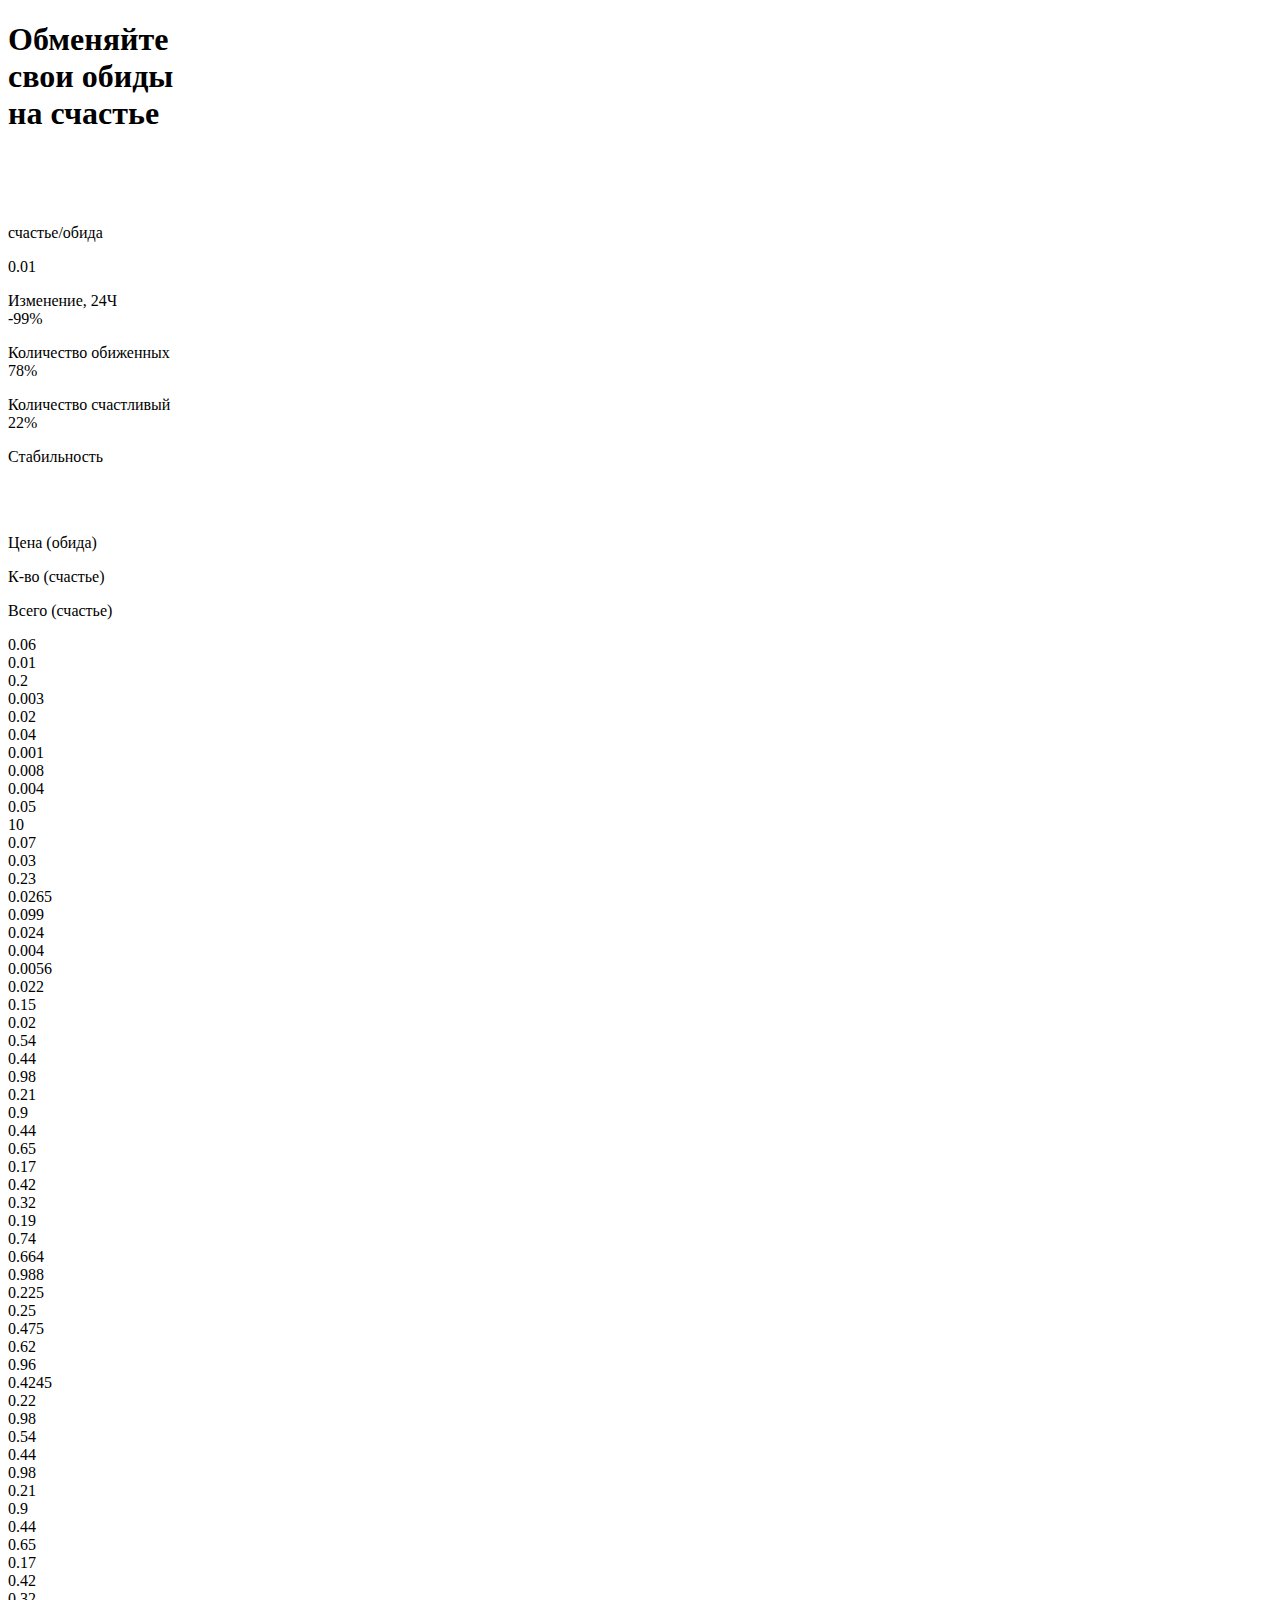
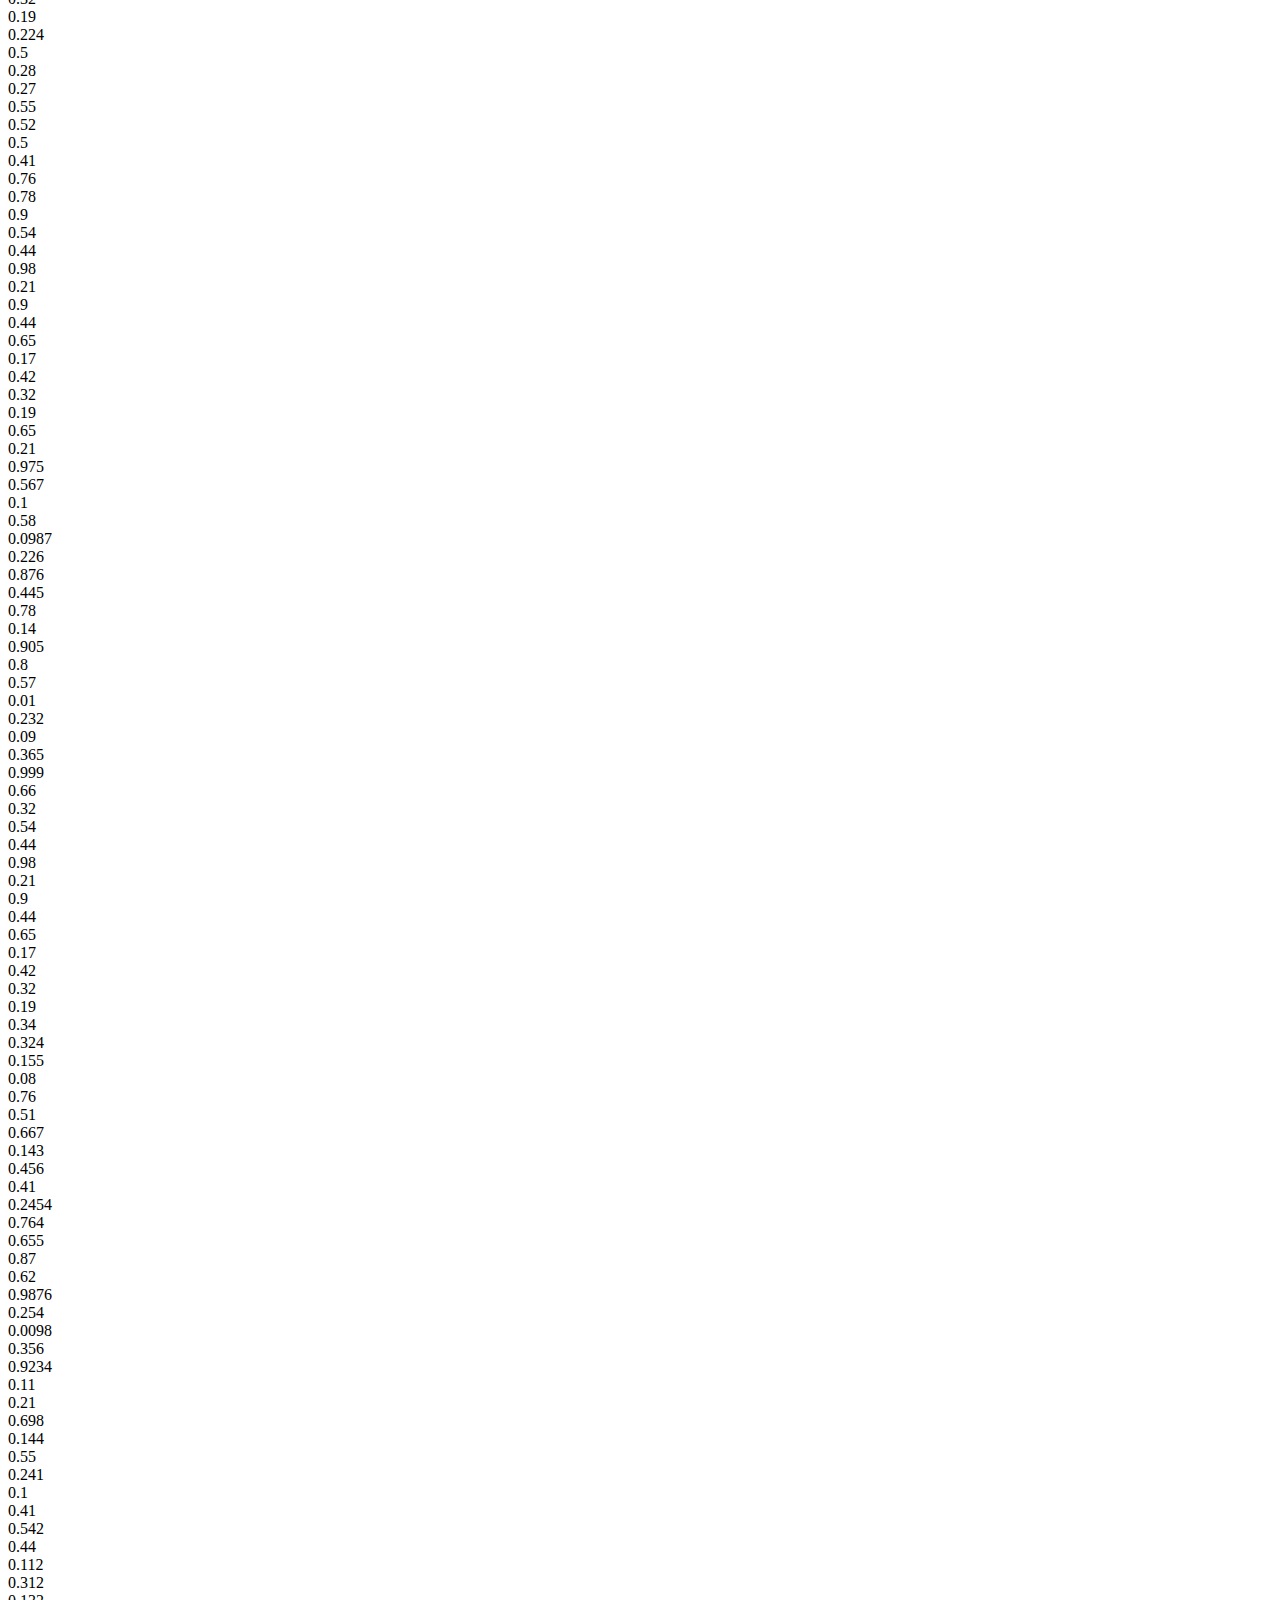
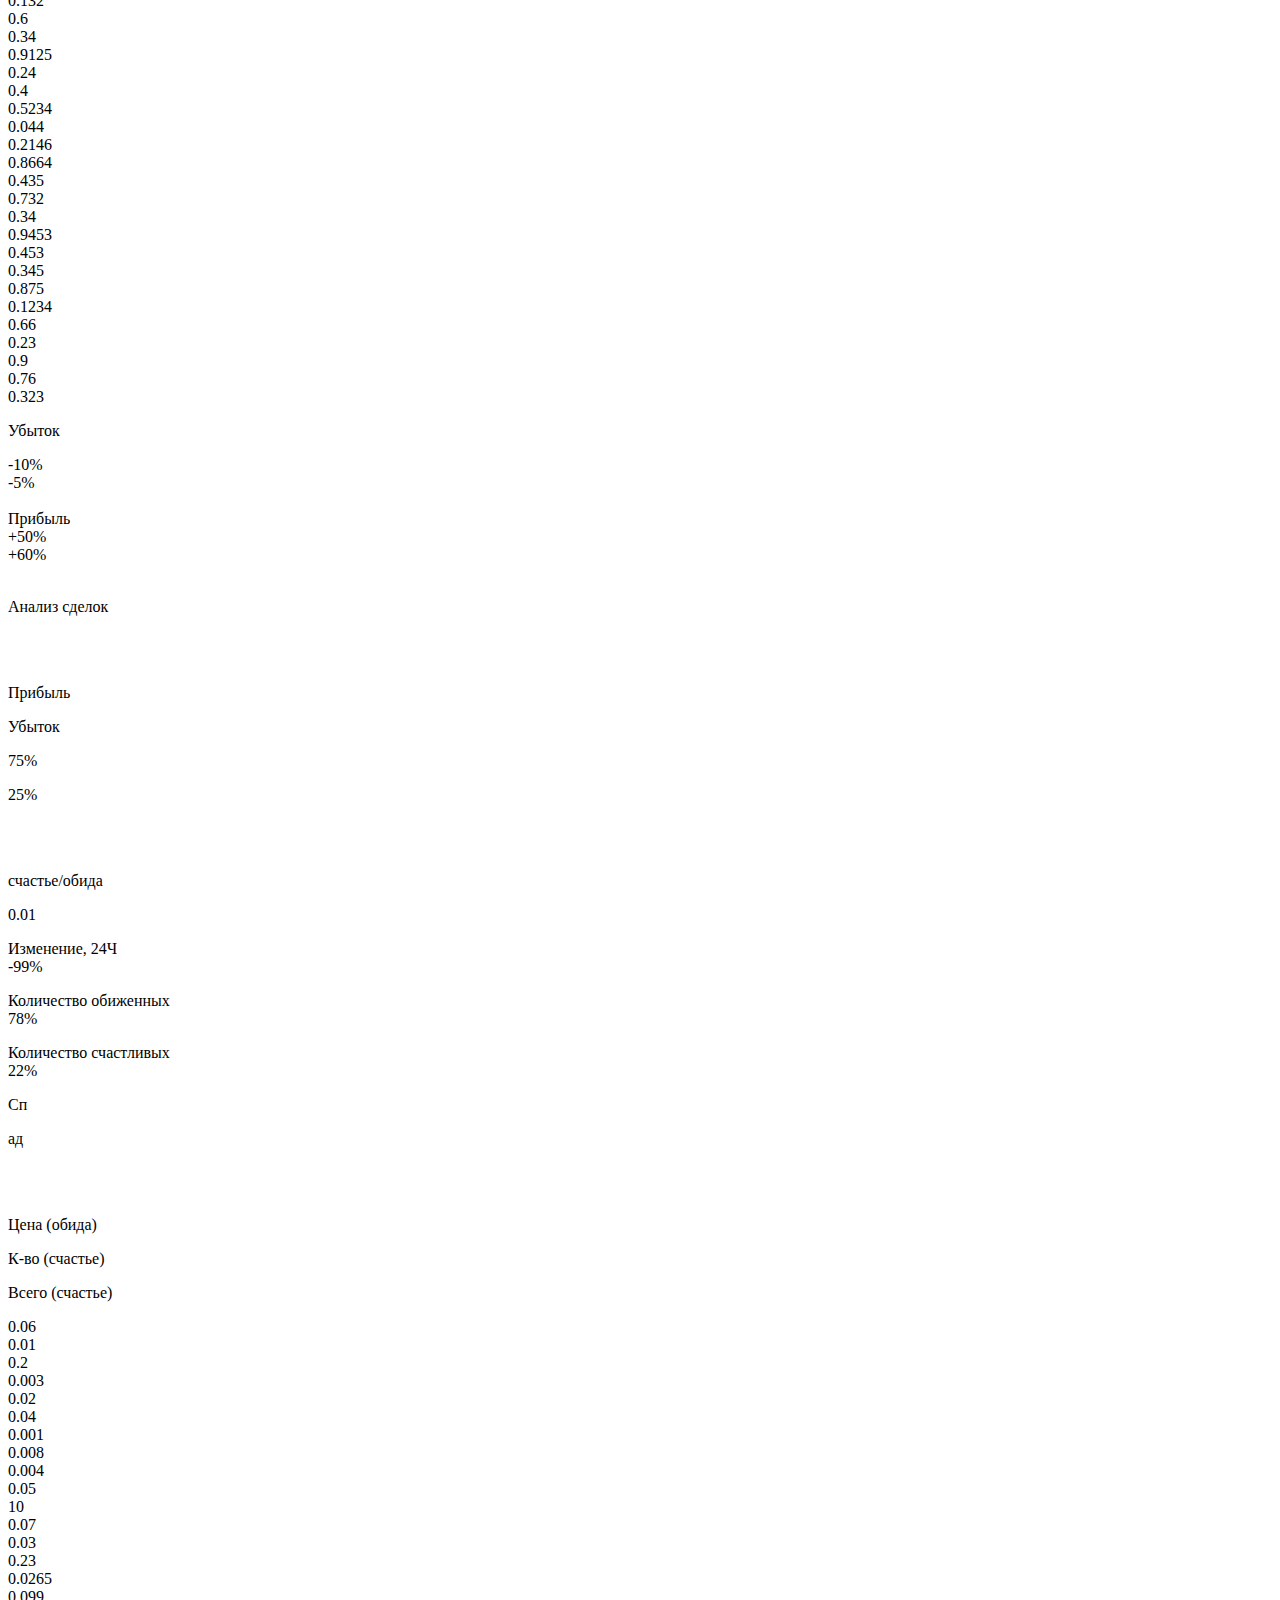
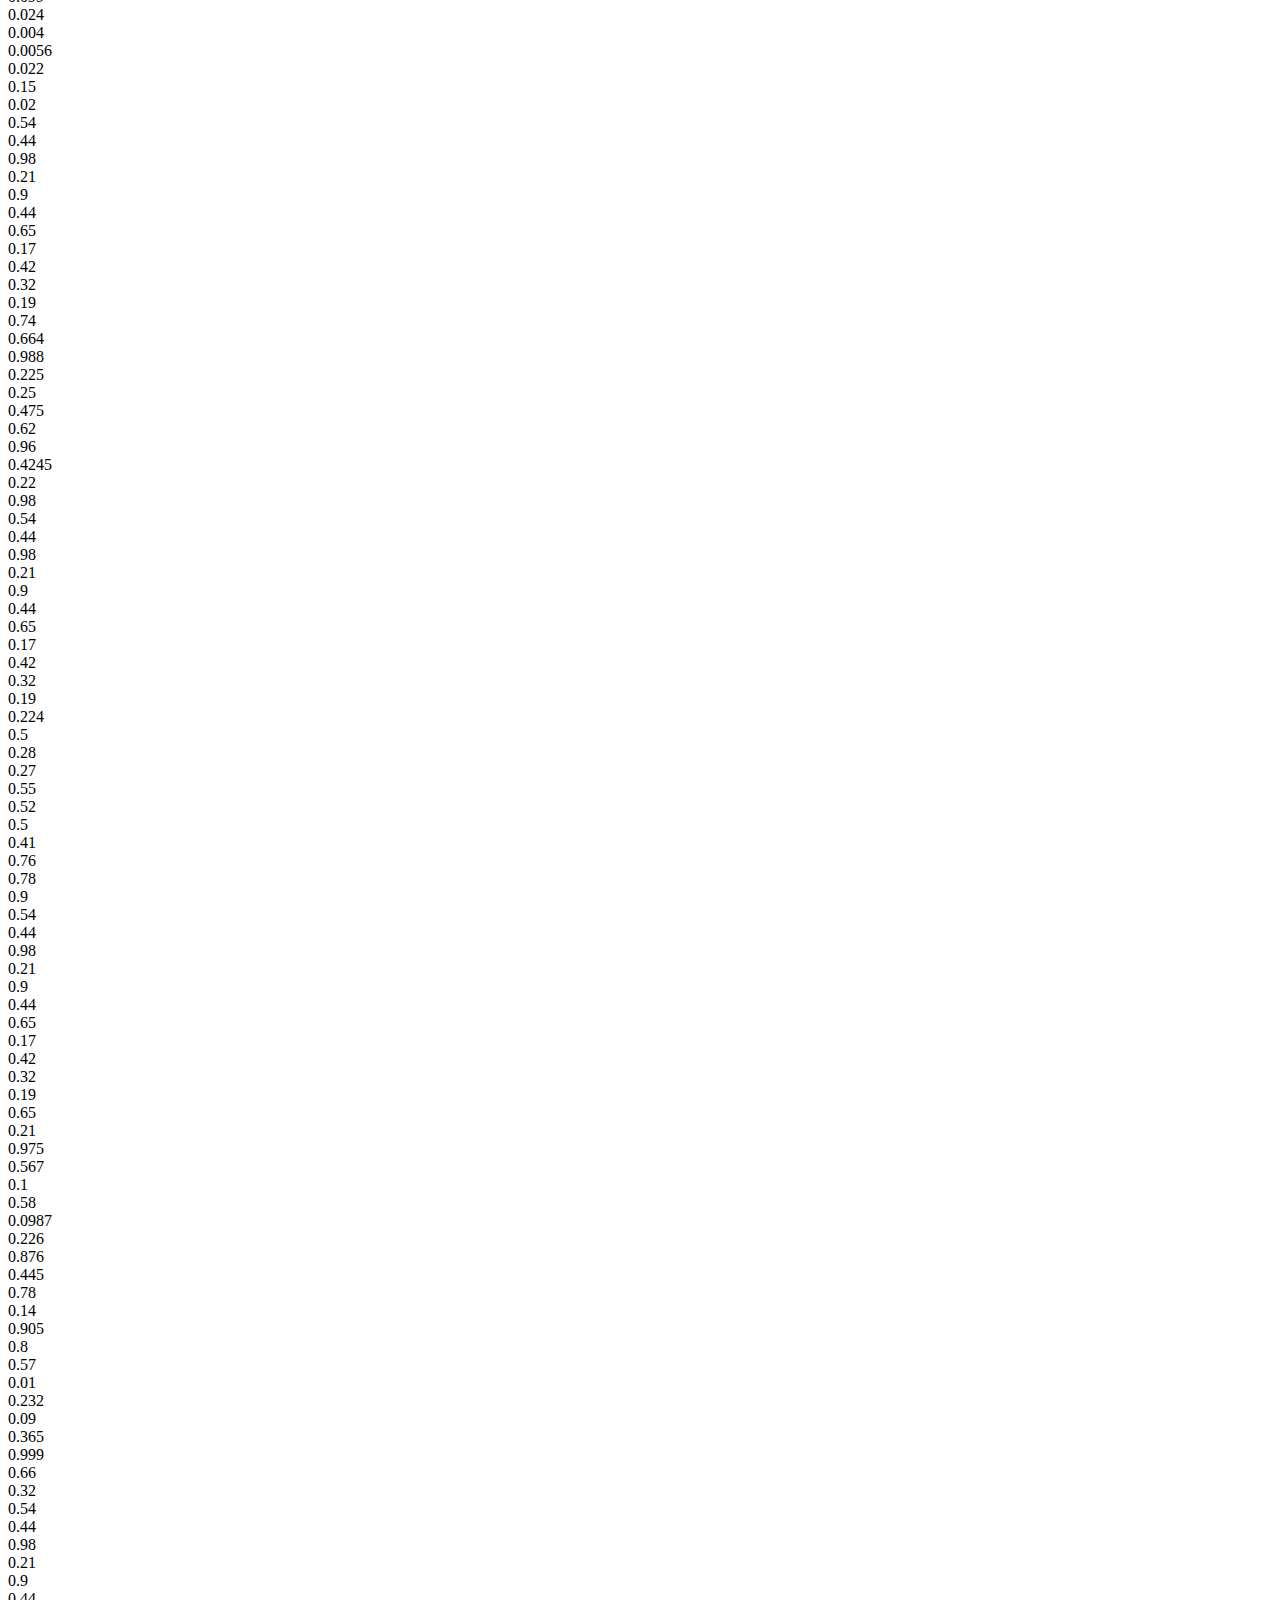
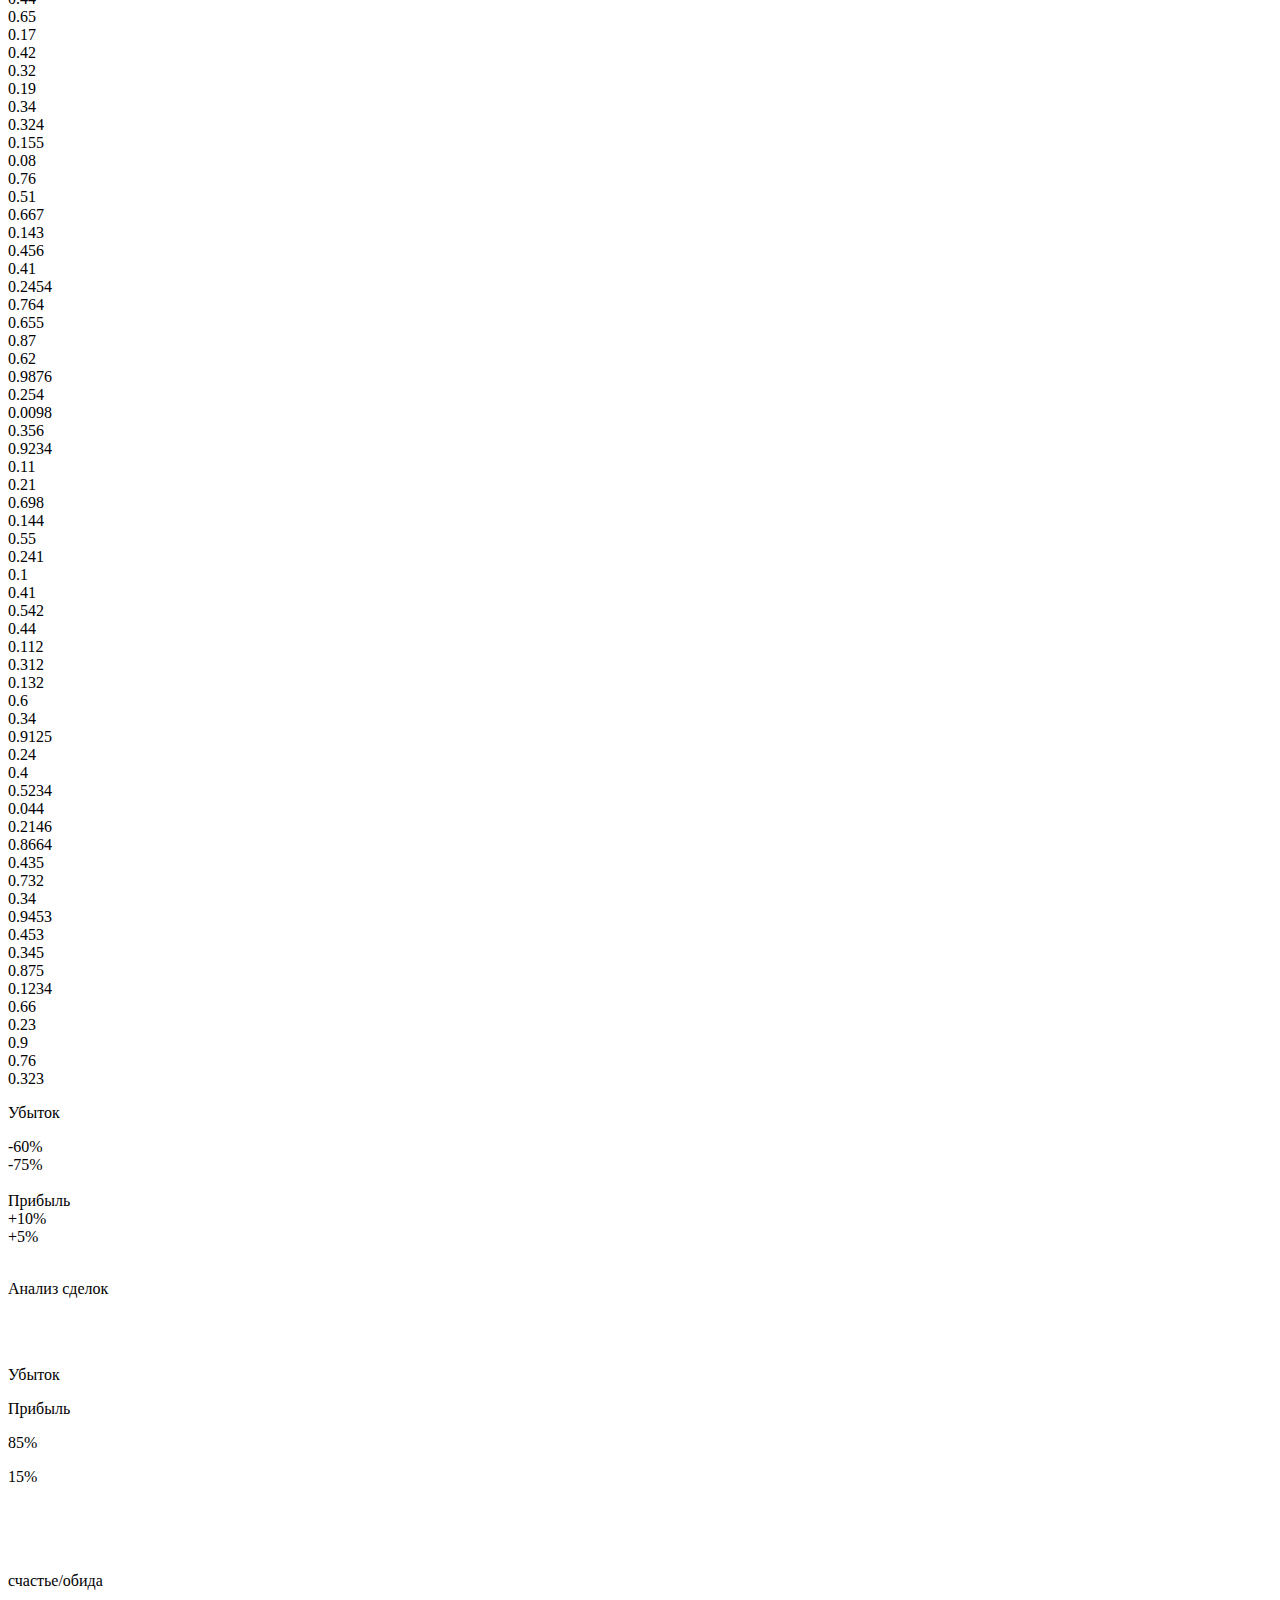
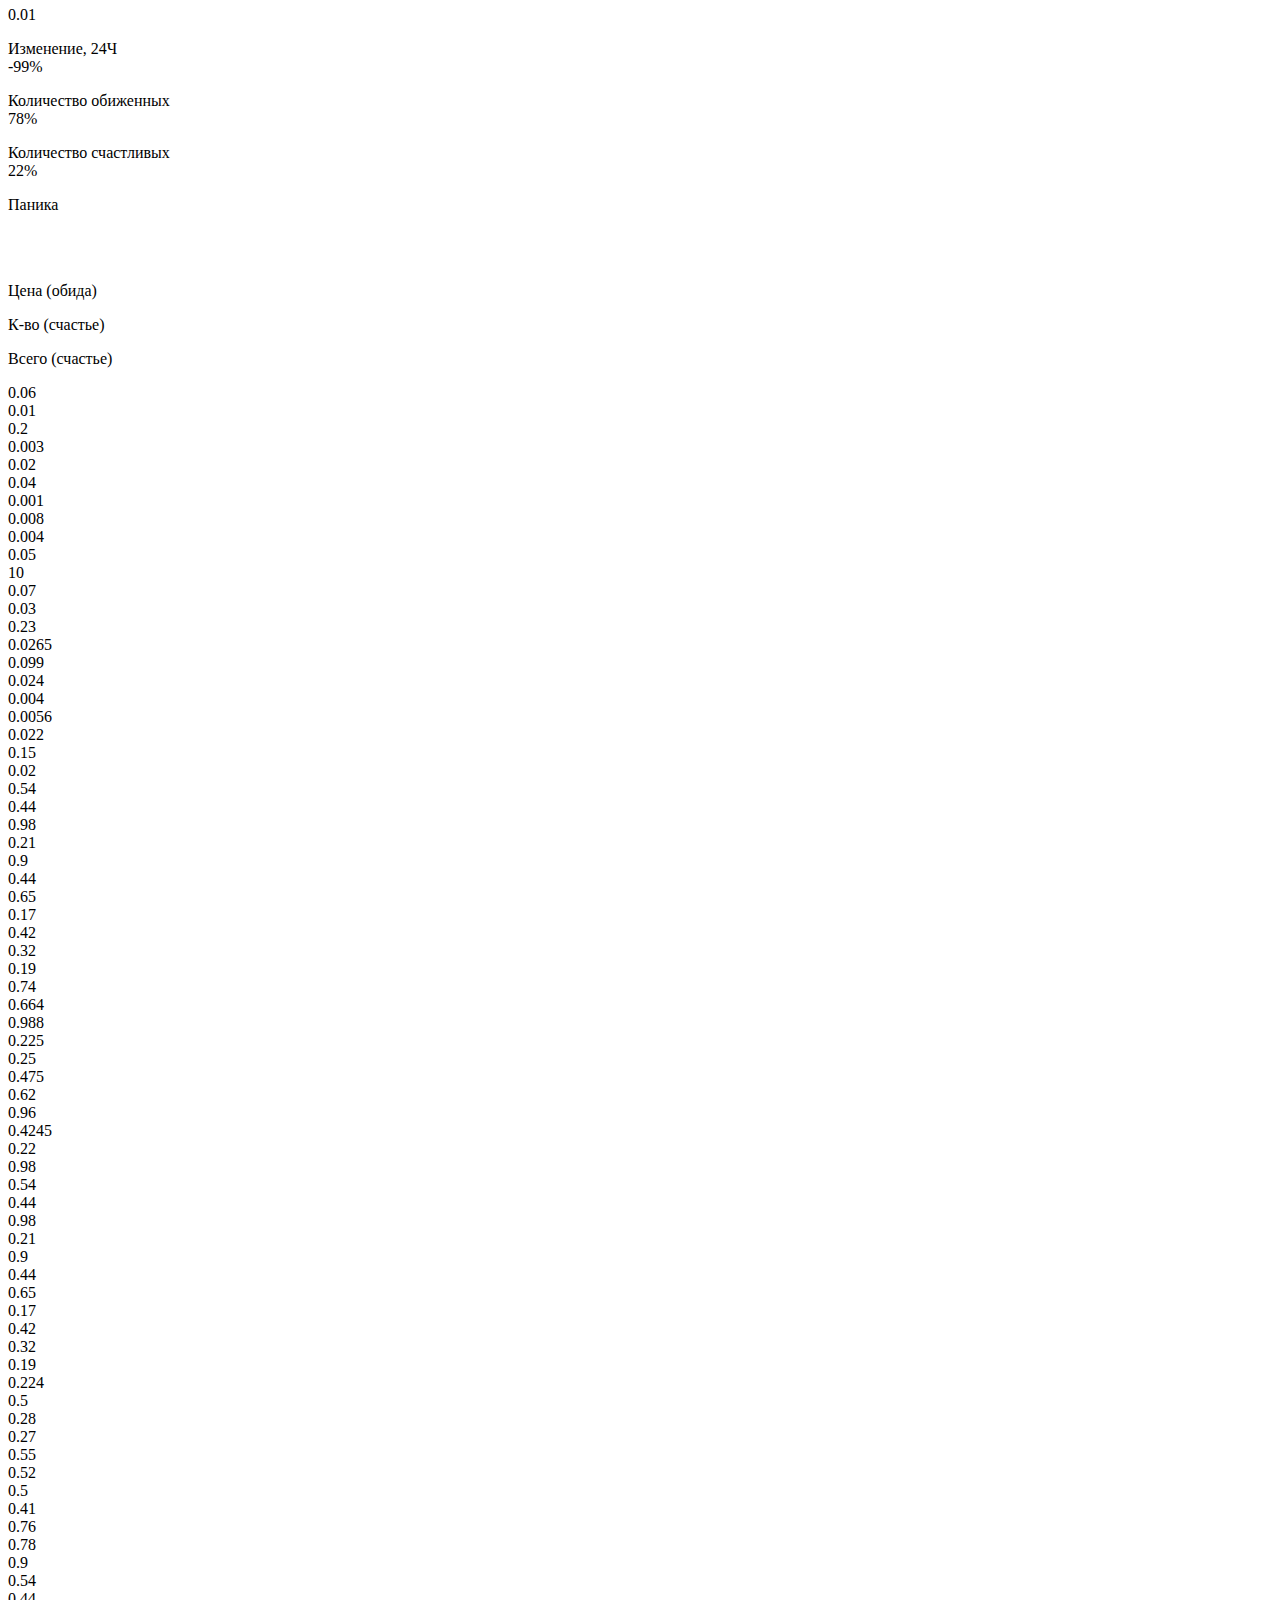
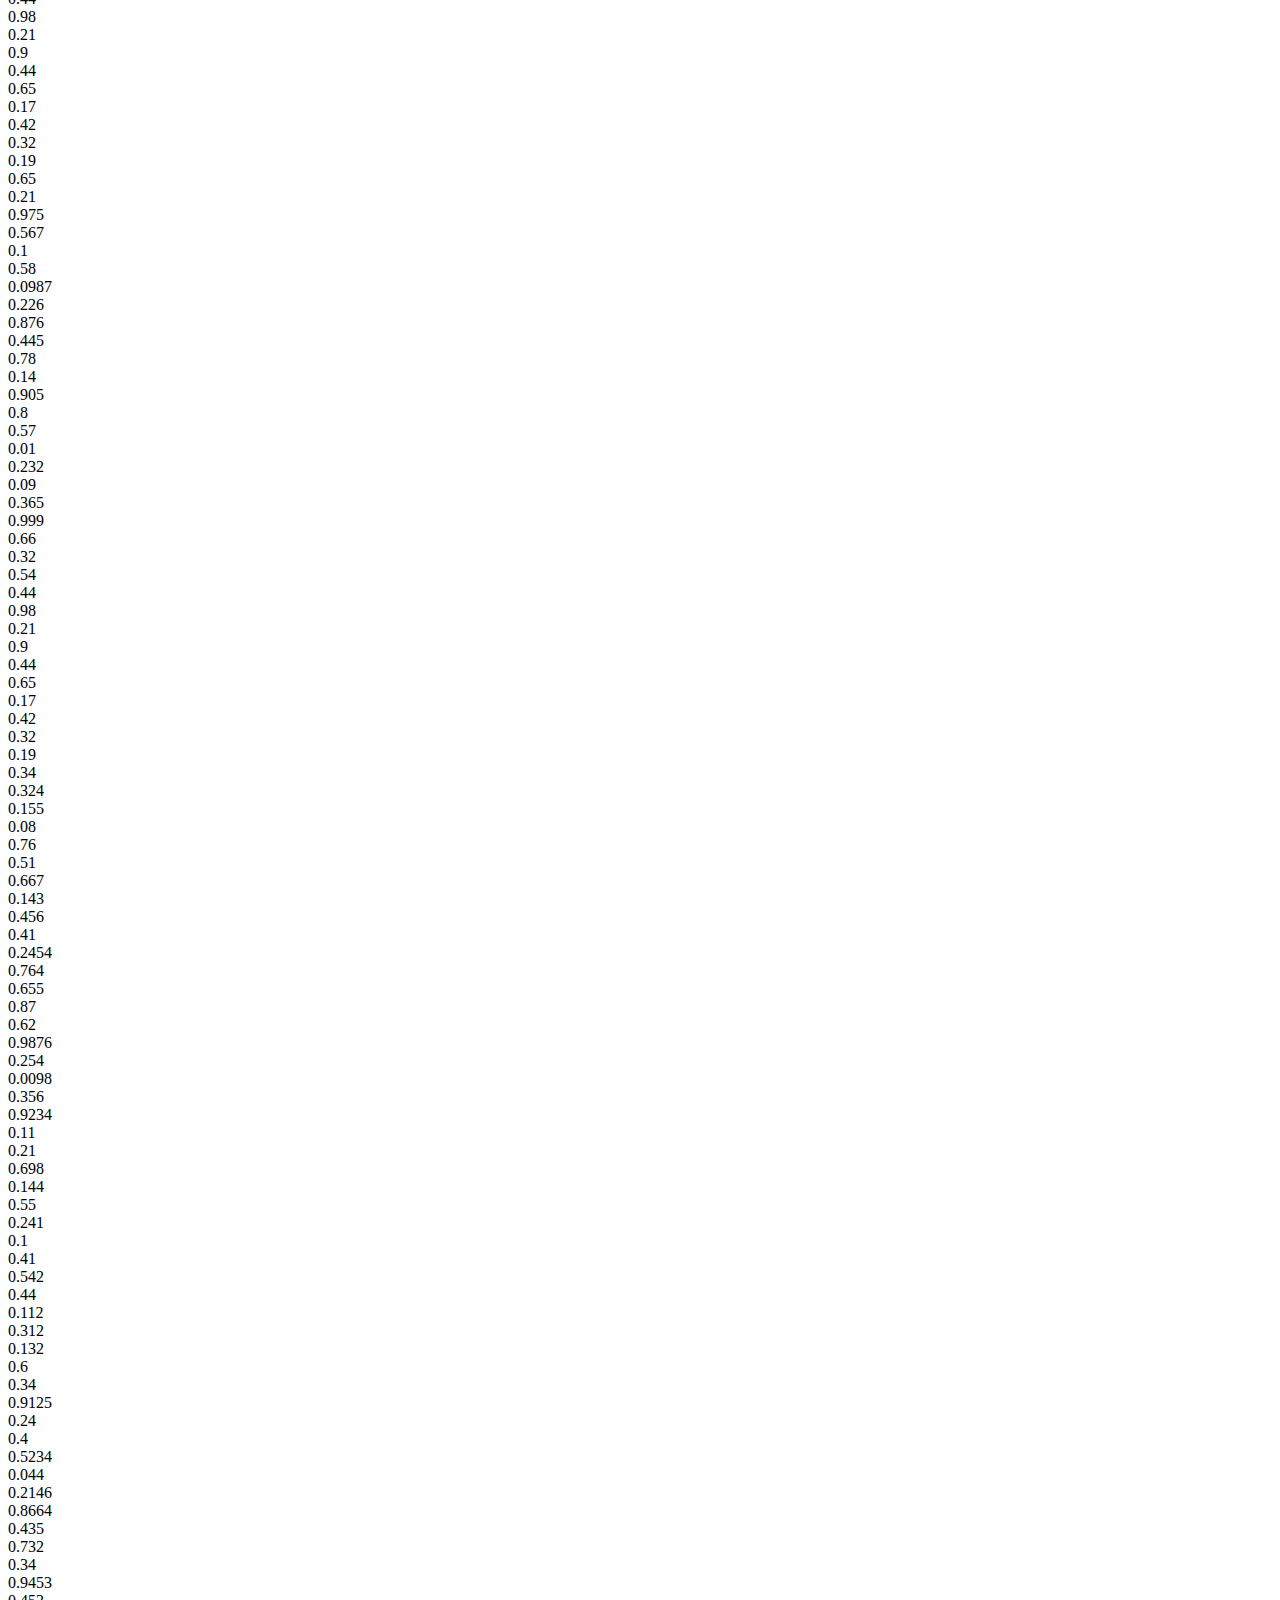
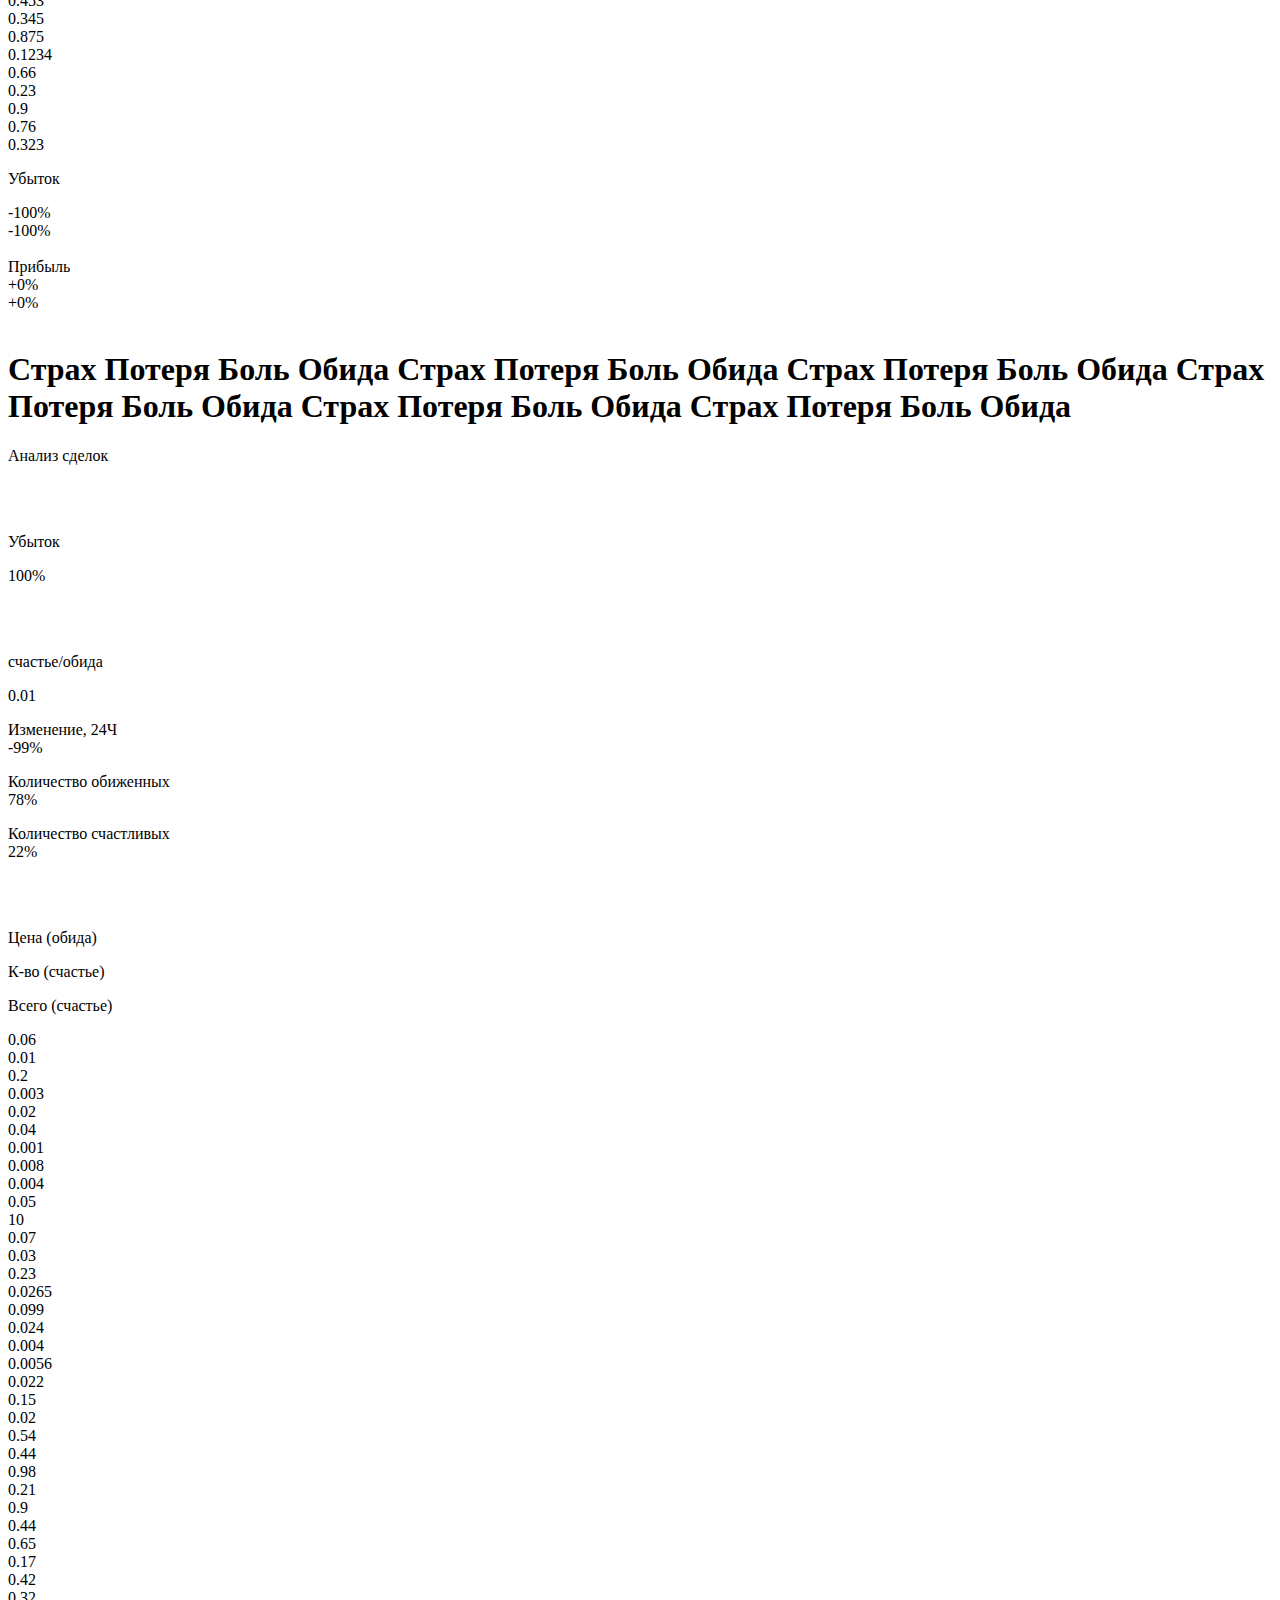
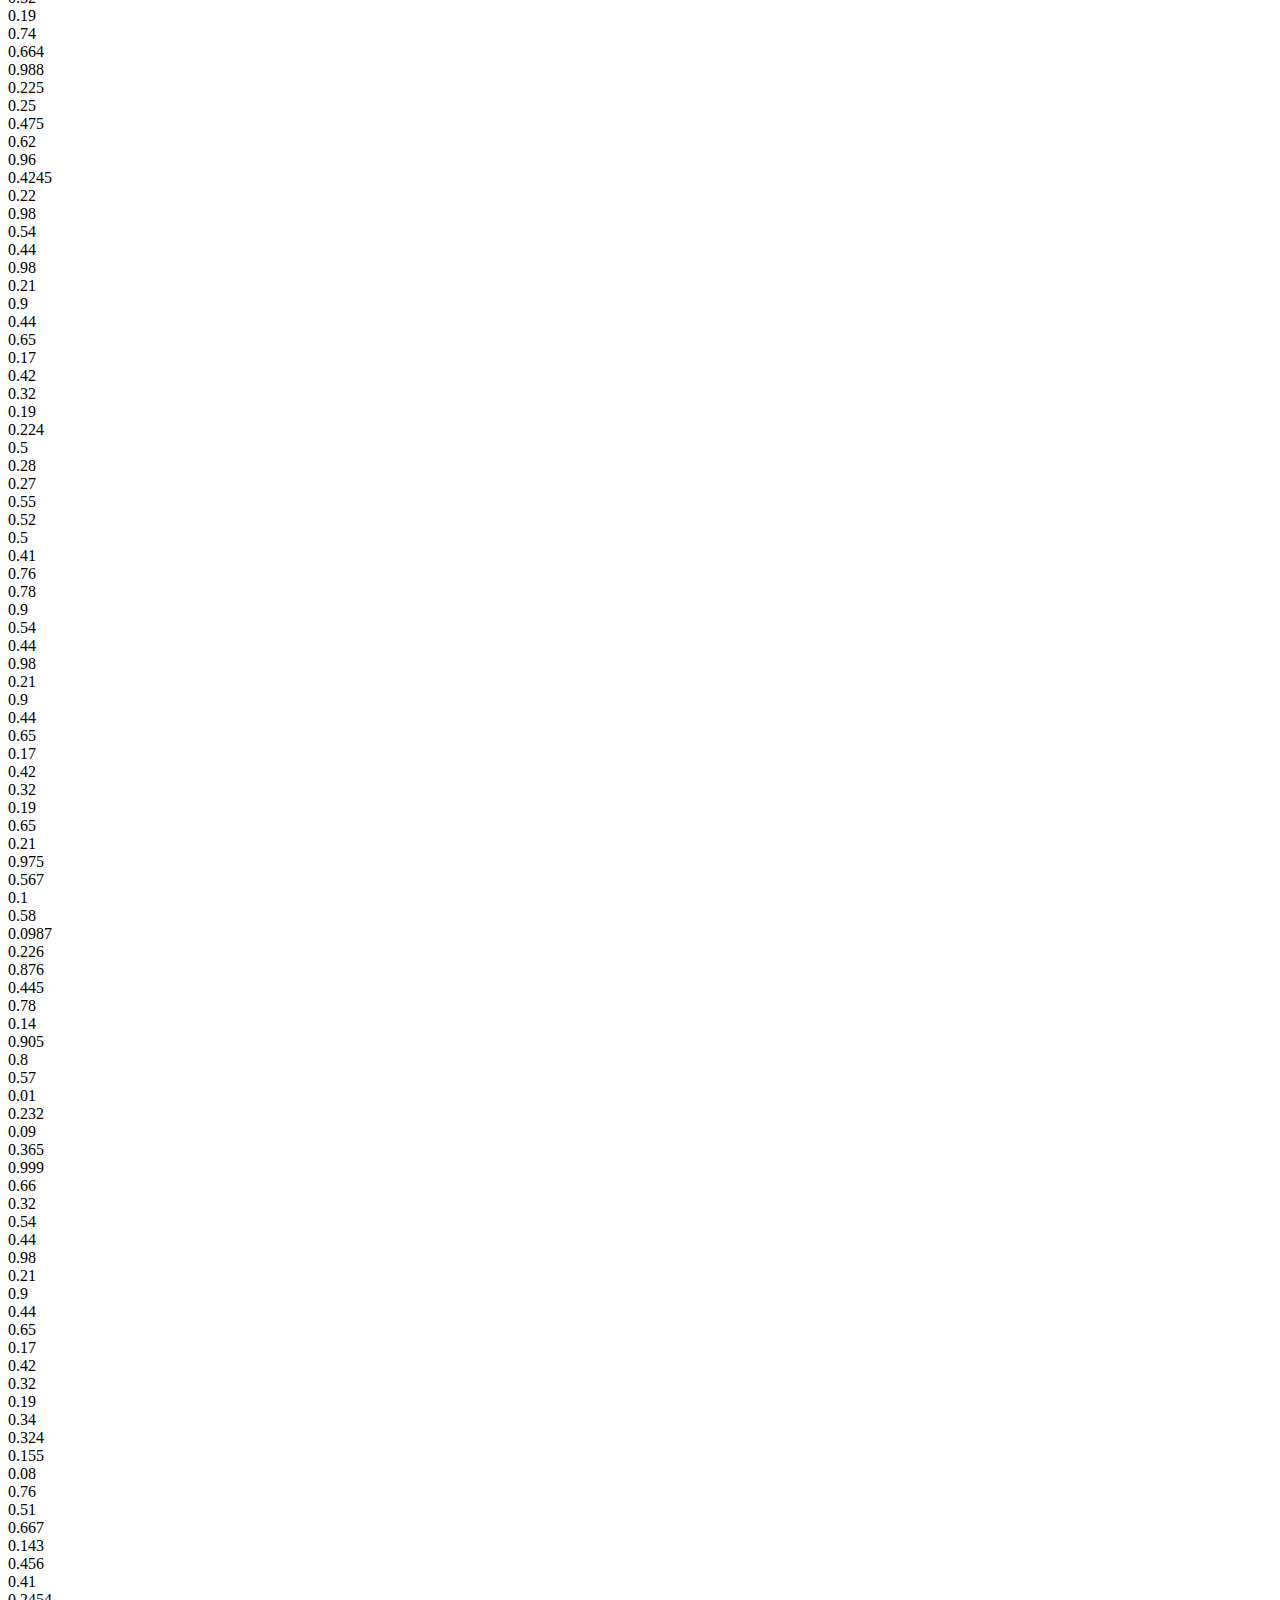
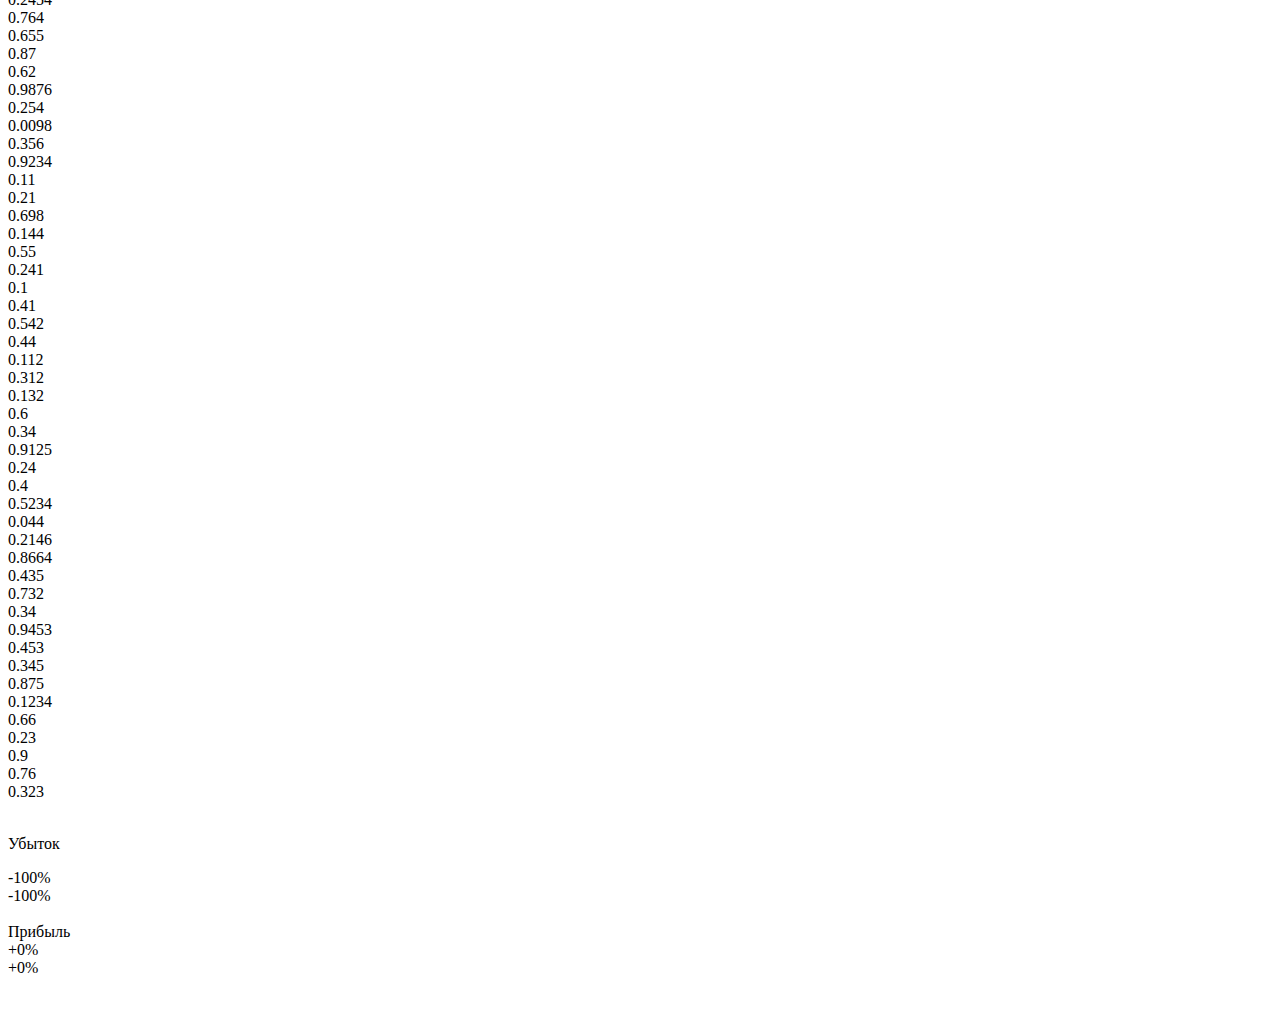
==== index.html @ d11617c7 "Add files via upload" ====
<!DOCTYPE html>
<html lang="ru" dir="ltr">
  <head>
    <meta charset="utf-8">
    <meta name="viewport" content="width=device-width">
    <meta property="og:type" content="article">
    <meta property="og:url" content="{ссылка}">
    <meta property="og:title" content="название">
    <meta property="og:description" content="текст">
    <meta property="og:image" content="{картинка}">
    <title>Шаблон</title>
      <link href="./stylesheets/style.css" rel="stylesheet" type="text/css"/>
      <script src="javascripts/jquery-3.6.0.js" charset="utf-8"></script>
      <script src="javascripts/java-script.js" charset="utf-8"></script>
  </head>
  <body>
    <section>
    <div class="fb">
    <h1>Обменяйте <br>свои обиды <br>на счастье</h1>
    <img class="smile1" src="./image/1smile.svg" alt="">
    </div>
    <div class="rectblue">
    </div>
    <div class="all">
      <div class="strelka">
        <img src="./image/arrows.svg" alt="">
      </div>
      <div class="secsmile">
        <img src="./image/2smile.svg" alt="">
      </div>
      <div class="currency">
        <p class="fircur">счастье/обида</p>
      </div>
      <div class="firprice">
        <p class="price1">0.01</p>
      </div>
      <div class="changeprice">
        <p class="chan1">Изменение, 24Ч<br>-99%</p>
      </div>
      <div class="changeprice">
        <p class="chan1">Количество обиженных <br>78%</p>
      </div>
      <div class="changeprice">
        <p class="chan1">Количество счастливый <br>22%</p>
      </div>
    </div>
    <div class="description">
      <p class="textdescr">Стабильность</p>
    </div>
    <div class="graphh">
  <div class="graph-image"></div>
</div>
  <div class="grid">

  <img src="./image/backgrid.svg" alt="">
  </div>
  <img class="lineunder"src="./image/lineunder.svg" alt="">

    <div class="stakans">
      <div class="stakanblue">

        <div class="textforstakan">
          <p>Цена (обида)</p>
          <p>К-во (счастье)</p>
          <p>Всего (счастье)</p>
        </div>
        <div class="an1">
        <div class="priceforstakan">
          <div class="numbers">
            <div>0.06</div>
            <div>0.01</div>
            <div>0.2</div>
            <div>0.003</div>
            <div>0.02</div>
            <div>0.04</div>
            <div>0.001</div>
            <div>0.008</div>
            <div>0.004</div>
            <div>0.05</div>
            <div>10</div>
          </div>
        </div>
        <div class="priceforstakan">
          <div class="numbers">
            <div>0.07</div>
            <div>0.03</div>
            <div>0.23</div>
            <div>0.0265</div>
            <div>0.099</div>
            <div>0.024</div>
            <div>0.004</div>
            <div>0.0056</div>
            <div>0.022</div>
            <div>0.15</div>
            <div>0.02</div>
          </div>
        </div>

        <div class="priceforstakan">
          <div class="numbers">
            <div>0.54</div>
            <div>0.44</div>
            <div>0.98</div>
            <div>0.21</div>
            <div>0.9</div>
            <div>0.44</div>
            <div>0.65</div>
            <div>0.17</div>
            <div>0.42</div>
            <div>0.32</div>
            <div>0.19</div>
          </div>
        </div>
        </div>
        <div class="an1">
        <div class="priceforstakan">
          <div class="numbers">
            <div>0.74</div>
            <div>0.664</div>
            <div>0.988</div>
            <div>0.225</div>
            <div>0.25</div>
            <div>0.475</div>
            <div>0.62</div>
            <div>0.96</div>
            <div>0.4245</div>
            <div>0.22</div>
            <div>0.98</div>
          </div>
        </div>
        <div class="priceforstakan">
          <div class="numbers">
            <div>0.54</div>
            <div>0.44</div>
            <div>0.98</div>
            <div>0.21</div>
            <div>0.9</div>
            <div>0.44</div>
            <div>0.65</div>
            <div>0.17</div>
            <div>0.42</div>
            <div>0.32</div>
            <div>0.19</div>
          </div>
        </div>
        <div class="priceforstakan">
          <div class="numbers">
            <div>0.224</div>
            <div>0.5</div>
            <div>0.28</div>
            <div>0.27</div>
            <div>0.55</div>
            <div>0.52</div>
            <div>0.5</div>
            <div>0.41</div>
            <div>0.76</div>
            <div>0.78</div>
            <div>0.9</div>
          </div>
        </div>
      </div>
      <div class="an1">
      <div class="priceforstakan">
        <div class="numbers">
          <div>0.54</div>
          <div>0.44</div>
          <div>0.98</div>
          <div>0.21</div>
          <div>0.9</div>
          <div>0.44</div>
          <div>0.65</div>
          <div>0.17</div>
          <div>0.42</div>
          <div>0.32</div>
          <div>0.19</div>
        </div>
      </div>
      <div class="priceforstakan">
        <div class="numbers">
          <div>0.65</div>
          <div>0.21</div>
          <div>0.975</div>
          <div>0.567</div>
          <div>0.1</div>
          <div>0.58</div>
          <div>0.0987</div>
          <div>0.226</div>
          <div>0.876</div>
          <div>0.445</div>
          <div>0.78</div>
        </div>
      </div>
      <div class="priceforstakan">
        <div class="numbers">
          <div>0.14</div>
          <div>0.905</div>
          <div>0.8</div>
          <div>0.57</div>
          <div>0.01</div>
          <div>0.232</div>
          <div>0.09</div>
          <div>0.365</div>
          <div>0.999</div>
          <div>0.66</div>
          <div>0.32</div>
        </div>
      </div>
    </div>
    <div class="an1">
    <div class="priceforstakan">
      <div class="numbers">
        <div>0.54</div>
        <div>0.44</div>
        <div>0.98</div>
        <div>0.21</div>
        <div>0.9</div>
        <div>0.44</div>
        <div>0.65</div>
        <div>0.17</div>
        <div>0.42</div>
        <div>0.32</div>
        <div>0.19</div>
      </div>
    </div>
    <div class="priceforstakan">
      <div class="numbers">
        <div>0.34</div>
        <div>0.324</div>
        <div>0.155</div>
        <div>0.08</div>
        <div>0.76</div>
        <div>0.51</div>
        <div>0.667</div>
        <div>0.143</div>
        <div>0.456</div>
        <div>0.41</div>
        <div>0.2454</div>
      </div>
    </div>
    <div class="priceforstakan">
      <div class="numbers">
        <div>0.764</div>
        <div>0.655</div>
        <div>0.87</div>
        <div>0.62</div>
        <div>0.9876</div>
        <div>0.254</div>
        <div>0.0098</div>
        <div>0.356</div>
        <div>0.9234</div>
        <div>0.11</div>
        <div>0.21</div>
      </div>
    </div>
  </div>
  <div class="an1">
  <div class="priceforstakan">
    <div class="numbers">
      <div>0.698</div>
      <div>0.144</div>
      <div>0.55</div>
      <div>0.241</div>
      <div>0.1</div>
      <div>0.41</div>
      <div>0.542</div>
      <div>0.44</div>
      <div>0.112</div>
      <div>0.312</div>
      <div>0.132</div>
    </div>
  </div>
  <div class="priceforstakan">
    <div class="numbers">
      <div>0.6</div>
      <div>0.34</div>
      <div>0.9125</div>
      <div>0.24</div>
      <div>0.4</div>
      <div>0.5234</div>
      <div>0.044</div>
      <div>0.2146</div>
      <div>0.8664</div>
      <div>0.435</div>
      <div>0.732</div>
    </div>
  </div>
  <div class="priceforstakan">
    <div class="numbers">
      <div>0.34</div>
      <div>0.9453</div>
      <div>0.453</div>
      <div>0.345</div>
      <div>0.875</div>
      <div>0.1234</div>
      <div>0.66</div>
      <div>0.23</div>
      <div>0.9</div>
      <div>0.76</div>
      <div>0.323</div>
    </div>
  </div>
  </div>
</div>
  <div class="stakanki">

    <div class="stakanbluemini">
      <p class="stm">Убыток</p>
      <div class="line">
      </div>
      <div class="stm">-10%</div>
      <div class="stm">-5%</div>
      <div class="stm">
        <img src="./image/Arrow 1.svg" alt="">
      </div>
      </div>
    <div class="stakangreenmini">
      <div class="stm">Прибыль</div>
      <div class="line"></div>
      <div class="stm">+50%</div>
      <div class="stm">+60%</div>
      <div class="stm">
        <img src="./image/Arrow 2.svg" alt="">
      </div>
      </div>
      </div>
    </div>
    <div class="fl">
    <div class="lightgrey">
    </div>
    <div class="lightgrey">
    </div>
    </div>
    <div class="forline">
      <div class="linew">
      </div>
    </div>
    </section>
    <section>
      <div class="backgrid2">
        <div class="description">
          <p class="analize">Анализ сделок</p>
        </div>
        <img src="./image/backgrid2.svg" alt="">
      </div>
      <div class="graphic">
        <div class="bluecolumn1"></div>
        <div class="bluecolumn2"></div>
        <div class="bluecolumn3"></div>
        <div class="greencolumn1"></div>
        <div class="greencolumn2"></div>
        <div class="bluecolumn4"></div>
        <div class="bluecolumn5"></div>
        <div class="diagramma">
          <img src="./image/diagram1.svg" alt="">
          <p class="textdiagram">Прибыль</p>
          <p class="textdiagram1">Убыток</p>
          <div class="percentage">
            <p class="seven">75%</p>
            <p class="twent">25%</p>
          </div>
        </div>
        </div>
    </section>
    <section>
      <div class="secall">
        <div class="rectblue">
        </div>
      <div class="all">
        <div class="strelka">
          <img src="./image/arrows.svg" alt="">
        </div>
        <div class="secsmile">
          <img src="./image/2smile.svg" alt="">
        </div>
        <div class="currency">
          <p class="fircur">счастье/обида</p>
        </div>
        <div class="firprice">
          <p class="price1">0.01</p>
        </div>
        <div class="changeprice">
          <p class="chan1">Изменение, 24Ч<br>-99%</p>
        </div>
        <div class="changeprice">
          <p class="chan1">Количество обиженных <br>78%</p>
        </div>
        <div class="changeprice">
          <p class="chan1">Количество счастливых <br>22%</p>
        </div>
      </div>
      </div>
      <div class="description">
        <div class="spad">
        <p class="textdescr1">Сп</p>
        <p class="textdescr2">ад</p>
        </div>
      </div>
      <div class="graphh1">
    <div class="graph-image1"></div>
  </div>
    <div class="grid">
    <img src="./image/backgrid.svg" alt="">
    </div>
    <img class="lineunder"src="./image/lineunder.svg" alt="">

      <div class="stakans">
        <div class="stakanblue">

          <div class="textforstakan">
            <p>Цена (обида)</p>
            <p>К-во (счастье)</p>
            <p>Всего (счастье)</p>
          </div>
          <div class="an1">
          <div class="priceforstakan">
            <div class="numbers">
              <div>0.06</div>
              <div>0.01</div>
              <div>0.2</div>
              <div>0.003</div>
              <div>0.02</div>
              <div>0.04</div>
              <div>0.001</div>
              <div>0.008</div>
              <div>0.004</div>
              <div>0.05</div>
              <div>10</div>
            </div>
          </div>
          <div class="priceforstakan">
            <div class="numbers">
              <div>0.07</div>
              <div>0.03</div>
              <div>0.23</div>
              <div>0.0265</div>
              <div>0.099</div>
              <div>0.024</div>
              <div>0.004</div>
              <div>0.0056</div>
              <div>0.022</div>
              <div>0.15</div>
              <div>0.02</div>
            </div>
          </div>

          <div class="priceforstakan">
            <div class="numbers">
              <div>0.54</div>
              <div>0.44</div>
              <div>0.98</div>
              <div>0.21</div>
              <div>0.9</div>
              <div>0.44</div>
              <div>0.65</div>
              <div>0.17</div>
              <div>0.42</div>
              <div>0.32</div>
              <div>0.19</div>
            </div>
          </div>
          </div>
          <div class="an1">
          <div class="priceforstakan">
            <div class="numbers">
              <div>0.74</div>
              <div>0.664</div>
              <div>0.988</div>
              <div>0.225</div>
              <div>0.25</div>
              <div>0.475</div>
              <div>0.62</div>
              <div>0.96</div>
              <div>0.4245</div>
              <div>0.22</div>
              <div>0.98</div>
            </div>
          </div>
          <div class="priceforstakan">
            <div class="numbers">
              <div>0.54</div>
              <div>0.44</div>
              <div>0.98</div>
              <div>0.21</div>
              <div>0.9</div>
              <div>0.44</div>
              <div>0.65</div>
              <div>0.17</div>
              <div>0.42</div>
              <div>0.32</div>
              <div>0.19</div>
            </div>
          </div>
          <div class="priceforstakan">
            <div class="numbers">
              <div>0.224</div>
              <div>0.5</div>
              <div>0.28</div>
              <div>0.27</div>
              <div>0.55</div>
              <div>0.52</div>
              <div>0.5</div>
              <div>0.41</div>
              <div>0.76</div>
              <div>0.78</div>
              <div>0.9</div>
            </div>
          </div>
        </div>
        <div class="an1">
        <div class="priceforstakan">
          <div class="numbers">
            <div>0.54</div>
            <div>0.44</div>
            <div>0.98</div>
            <div>0.21</div>
            <div>0.9</div>
            <div>0.44</div>
            <div>0.65</div>
            <div>0.17</div>
            <div>0.42</div>
            <div>0.32</div>
            <div>0.19</div>
          </div>
        </div>
        <div class="priceforstakan">
          <div class="numbers">
            <div>0.65</div>
            <div>0.21</div>
            <div>0.975</div>
            <div>0.567</div>
            <div>0.1</div>
            <div>0.58</div>
            <div>0.0987</div>
            <div>0.226</div>
            <div>0.876</div>
            <div>0.445</div>
            <div>0.78</div>
          </div>
        </div>
        <div class="priceforstakan">
          <div class="numbers">
            <div>0.14</div>
            <div>0.905</div>
            <div>0.8</div>
            <div>0.57</div>
            <div>0.01</div>
            <div>0.232</div>
            <div>0.09</div>
            <div>0.365</div>
            <div>0.999</div>
            <div>0.66</div>
            <div>0.32</div>
          </div>
        </div>
      </div>
      <div class="an1">
      <div class="priceforstakan">
        <div class="numbers">
          <div>0.54</div>
          <div>0.44</div>
          <div>0.98</div>
          <div>0.21</div>
          <div>0.9</div>
          <div>0.44</div>
          <div>0.65</div>
          <div>0.17</div>
          <div>0.42</div>
          <div>0.32</div>
          <div>0.19</div>
        </div>
      </div>
      <div class="priceforstakan">
        <div class="numbers">
          <div>0.34</div>
          <div>0.324</div>
          <div>0.155</div>
          <div>0.08</div>
          <div>0.76</div>
          <div>0.51</div>
          <div>0.667</div>
          <div>0.143</div>
          <div>0.456</div>
          <div>0.41</div>
          <div>0.2454</div>
        </div>
      </div>
      <div class="priceforstakan">
        <div class="numbers">
          <div>0.764</div>
          <div>0.655</div>
          <div>0.87</div>
          <div>0.62</div>
          <div>0.9876</div>
          <div>0.254</div>
          <div>0.0098</div>
          <div>0.356</div>
          <div>0.9234</div>
          <div>0.11</div>
          <div>0.21</div>
        </div>
      </div>
    </div>
    <div class="an1">
    <div class="priceforstakan">
      <div class="numbers">
        <div>0.698</div>
        <div>0.144</div>
        <div>0.55</div>
        <div>0.241</div>
        <div>0.1</div>
        <div>0.41</div>
        <div>0.542</div>
        <div>0.44</div>
        <div>0.112</div>
        <div>0.312</div>
        <div>0.132</div>
      </div>
    </div>
    <div class="priceforstakan">
      <div class="numbers">
        <div>0.6</div>
        <div>0.34</div>
        <div>0.9125</div>
        <div>0.24</div>
        <div>0.4</div>
        <div>0.5234</div>
        <div>0.044</div>
        <div>0.2146</div>
        <div>0.8664</div>
        <div>0.435</div>
        <div>0.732</div>
      </div>
    </div>
    <div class="priceforstakan">
      <div class="numbers">
        <div>0.34</div>
        <div>0.9453</div>
        <div>0.453</div>
        <div>0.345</div>
        <div>0.875</div>
        <div>0.1234</div>
        <div>0.66</div>
        <div>0.23</div>
        <div>0.9</div>
        <div>0.76</div>
        <div>0.323</div>
      </div>
    </div>
    </div>
  </div>
  <div class="stakanki">

    <div class="stakanredmini">
      <p class="stm">Убыток</p>
      <div class="line">
      </div>
      <div class="stm">-60%</div>
      <div class="stm">-75%</div>
      <div class="stm">
        <img src="./image/Arrow 1.svg" alt="">
      </div>
      </div>
    <div class="stakangreenmini">
      <div class="stm">Прибыль</div>
      <div class="line"></div>
      <div class="stm">+10%</div>
      <div class="stm">+5%</div>
      <div class="stm">
        <img src="./image/Arrow 2.svg" alt="">
      </div>
      </div>
      </div>
    </div>
    <div class="fl">
    <div class="lightgrey">
    </div>
    <div class="lightgrey">
    </div>
    </div>
    <div class="forline">
      <div class="linew">
      </div>
    </div>
    </section>
    <section>
      <div class="backgrid2">
        <div class="description">
          <p class="analize">Анализ сделок</p>
        </div>
        <img src="./image/backgrid2.svg" alt="">
      </div>
      <div class="graphic">
        <div class="redcolumn1"></div>
        <div class="redcolumn2"></div>
        <div class="redcolumn3"></div>
        <div class="greencolumn1"></div>
        <div class="greencolumn2"></div>
        <div class="redcolumn4"></div>
        <div class="redcolumn5"></div>
        <div class="diagramma">
          <img src="./image/diagram2.svg" alt="">
          <p class="textdiagram">Убыток</p>
          <p class="textdiagram1">Прибыль</p>
          <div class="percentage">
            <p class="eight">85%</p>
            <p class="fifteen">15%</p>
          </div>
        </div>
        </div>
    </section>
    <section>
    <div class="uspokoinki">
    <img class="rot"src="./image/Uspokoi.svg" alt="">
    <img class="rot1"src="./image/Uspokoi.svg" alt="">
    <img class="rot"src="./image/Uspokoi.svg" alt="">
    <img class="rot1"src="./image/Uspokoi.svg" alt="">
    <img class="rot"src="./image/Uspokoi.svg" alt="">
    <img class="rot1"src="./image/Uspokoi.svg" alt="">
    </div>
    </section>
    <section>
      <div class="secall">
        <div class="rectred">
        </div>
      <div class="all">
        <div class="strelka">
          <img src="./image/arrows.svg" alt="">
        </div>
        <div class="secsmile">
          <img src="./image/2smile.svg" alt="">
        </div>
        <div class="currency">
          <p class="fircur">счастье/обида</p>
        </div>
        <div class="firprice">
          <p class="price1">0.01</p>
        </div>
        <div class="changeprice">
          <p class="chan1">Изменение, 24Ч<br>-99%</p>
        </div>
        <div class="changeprice">
          <p class="chan1">Количество обиженных <br>78%</p>
        </div>
        <div class="changeprice">
          <p class="chan1">Количество счастливых <br>22%</p>
        </div>
      </div>
      </div>
      <div class="description">
        <div class="spad">
        <p class="textdescr2">Паника</p>
        </div>
      </div>
      <div class="graphh2">
    <div class="graph-image2"></div>
  </div>
    <div class="grid">
    <img src="./image/backgrid.svg" alt="">
    </div>
    <img class="lineunder1"src="./image/lineunder1.svg" alt="">

      <div class="stakans">
        <div class="stakanred">

          <div class="textforstakan">
            <p>Цена (обида)</p>
            <p>К-во (счастье)</p>
            <p>Всего (счастье)</p>
          </div>
          <div class="an1">
          <div class="priceforstakan">
            <div class="numbers">
              <div>0.06</div>
              <div>0.01</div>
              <div>0.2</div>
              <div>0.003</div>
              <div>0.02</div>
              <div>0.04</div>
              <div>0.001</div>
              <div>0.008</div>
              <div>0.004</div>
              <div>0.05</div>
              <div>10</div>
            </div>
          </div>
          <div class="priceforstakan">
            <div class="numbers">
              <div>0.07</div>
              <div>0.03</div>
              <div>0.23</div>
              <div>0.0265</div>
              <div>0.099</div>
              <div>0.024</div>
              <div>0.004</div>
              <div>0.0056</div>
              <div>0.022</div>
              <div>0.15</div>
              <div>0.02</div>
            </div>
          </div>

          <div class="priceforstakan">
            <div class="numbers">
              <div>0.54</div>
              <div>0.44</div>
              <div>0.98</div>
              <div>0.21</div>
              <div>0.9</div>
              <div>0.44</div>
              <div>0.65</div>
              <div>0.17</div>
              <div>0.42</div>
              <div>0.32</div>
              <div>0.19</div>
            </div>
          </div>
          </div>
          <div class="an1">
          <div class="priceforstakan">
            <div class="numbers">
              <div>0.74</div>
              <div>0.664</div>
              <div>0.988</div>
              <div>0.225</div>
              <div>0.25</div>
              <div>0.475</div>
              <div>0.62</div>
              <div>0.96</div>
              <div>0.4245</div>
              <div>0.22</div>
              <div>0.98</div>
            </div>
          </div>
          <div class="priceforstakan">
            <div class="numbers">
              <div>0.54</div>
              <div>0.44</div>
              <div>0.98</div>
              <div>0.21</div>
              <div>0.9</div>
              <div>0.44</div>
              <div>0.65</div>
              <div>0.17</div>
              <div>0.42</div>
              <div>0.32</div>
              <div>0.19</div>
            </div>
          </div>
          <div class="priceforstakan">
            <div class="numbers">
              <div>0.224</div>
              <div>0.5</div>
              <div>0.28</div>
              <div>0.27</div>
              <div>0.55</div>
              <div>0.52</div>
              <div>0.5</div>
              <div>0.41</div>
              <div>0.76</div>
              <div>0.78</div>
              <div>0.9</div>
            </div>
          </div>
        </div>
        <div class="an1">
        <div class="priceforstakan">
          <div class="numbers">
            <div>0.54</div>
            <div>0.44</div>
            <div>0.98</div>
            <div>0.21</div>
            <div>0.9</div>
            <div>0.44</div>
            <div>0.65</div>
            <div>0.17</div>
            <div>0.42</div>
            <div>0.32</div>
            <div>0.19</div>
          </div>
        </div>
        <div class="priceforstakan">
          <div class="numbers">
            <div>0.65</div>
            <div>0.21</div>
            <div>0.975</div>
            <div>0.567</div>
            <div>0.1</div>
            <div>0.58</div>
            <div>0.0987</div>
            <div>0.226</div>
            <div>0.876</div>
            <div>0.445</div>
            <div>0.78</div>
          </div>
        </div>
        <div class="priceforstakan">
          <div class="numbers">
            <div>0.14</div>
            <div>0.905</div>
            <div>0.8</div>
            <div>0.57</div>
            <div>0.01</div>
            <div>0.232</div>
            <div>0.09</div>
            <div>0.365</div>
            <div>0.999</div>
            <div>0.66</div>
            <div>0.32</div>
          </div>
        </div>
      </div>
      <div class="an1">
      <div class="priceforstakan">
        <div class="numbers">
          <div>0.54</div>
          <div>0.44</div>
          <div>0.98</div>
          <div>0.21</div>
          <div>0.9</div>
          <div>0.44</div>
          <div>0.65</div>
          <div>0.17</div>
          <div>0.42</div>
          <div>0.32</div>
          <div>0.19</div>
        </div>
      </div>
      <div class="priceforstakan">
        <div class="numbers">
          <div>0.34</div>
          <div>0.324</div>
          <div>0.155</div>
          <div>0.08</div>
          <div>0.76</div>
          <div>0.51</div>
          <div>0.667</div>
          <div>0.143</div>
          <div>0.456</div>
          <div>0.41</div>
          <div>0.2454</div>
        </div>
      </div>
      <div class="priceforstakan">
        <div class="numbers">
          <div>0.764</div>
          <div>0.655</div>
          <div>0.87</div>
          <div>0.62</div>
          <div>0.9876</div>
          <div>0.254</div>
          <div>0.0098</div>
          <div>0.356</div>
          <div>0.9234</div>
          <div>0.11</div>
          <div>0.21</div>
        </div>
      </div>
    </div>
    <div class="an1">
    <div class="priceforstakan">
      <div class="numbers">
        <div>0.698</div>
        <div>0.144</div>
        <div>0.55</div>
        <div>0.241</div>
        <div>0.1</div>
        <div>0.41</div>
        <div>0.542</div>
        <div>0.44</div>
        <div>0.112</div>
        <div>0.312</div>
        <div>0.132</div>
      </div>
    </div>
    <div class="priceforstakan">
      <div class="numbers">
        <div>0.6</div>
        <div>0.34</div>
        <div>0.9125</div>
        <div>0.24</div>
        <div>0.4</div>
        <div>0.5234</div>
        <div>0.044</div>
        <div>0.2146</div>
        <div>0.8664</div>
        <div>0.435</div>
        <div>0.732</div>
      </div>
    </div>
    <div class="priceforstakan">
      <div class="numbers">
        <div>0.34</div>
        <div>0.9453</div>
        <div>0.453</div>
        <div>0.345</div>
        <div>0.875</div>
        <div>0.1234</div>
        <div>0.66</div>
        <div>0.23</div>
        <div>0.9</div>
        <div>0.76</div>
        <div>0.323</div>
      </div>
    </div>
    </div>
  </div>
  <div class="stakanki">

    <div class="stakanredmini">
      <p class="stm">Убыток</p>
      <div class="line">
      </div>
      <div class="stm">-100%</div>
      <div class="stm">-100%</div>
      <div class="stm">
        <img src="./image/Arrow 1.svg" alt="">
      </div>
      </div>
    <div class="stakanred1mini">
      <div class="stm">Прибыль</div>
      <div class="line"></div>
      <div class="stm">+0%</div>
      <div class="stm">+0%</div>
      <div class="stm">
        <img src="./image/Arrow 2.svg" alt="">
      </div>
      </div>
      </div>
    </div>
    <div class="fl">
    <div class="lightgrey">
    </div>
    <div class="lightgrey">
    </div>
    </div>
    <div class="forline">
      <div class="linew">
      </div>
    </div>
    </section>
    <section>
      <h1 class="runtext"><span>Страх Потеря Боль Обида Страх Потеря
        Боль Обида Страх Потеря Боль Обида Страх Потеря Боль Обида Страх
        Потеря Боль Обида Страх Потеря Боль Обида </span></h1>
      <div class="backgrid3">
        <div class="description">
          <p class="analize">Анализ сделок</p>
        </div>
        <img src="./image/backgrid2.svg" alt="">
      </div>
      <div class="graphic">
        <div class="redcolumn1"></div>
        <div class="redcolumn2"></div>
        <div class="redcolumn3"></div>
        <div class="redcolumn1"></div>
        <div class="redcolumn2"></div>
        <div class="redcolumn4"></div>
        <div class="redcolumn5"></div>
        <div class="diagramma">
          <img src="./image/diagram3.svg" alt="">
          <p class="textdiagram3">Убыток</p>
          <div class="percentage">
            <p class="onehundr">100%</p>
          </div>
        </div>
        </div>
    </section>
    <section>
        <div class="secall">
          <div class="rectred">
          </div>
        <div class="all">
          <div class="strelka">
            <img src="./image/arrows.svg" alt="">
          </div>
          <div class="secsmile">
            <img src="./image/2smile.svg" alt="">
          </div>
          <div class="currency">
            <p class="fircur">счастье/обида</p>
          </div>
          <div class="firprice">
            <p class="price1">0.01</p>
          </div>
          <div class="changeprice">
            <p class="chan1">Изменение, 24Ч<br>-99%</p>
          </div>
          <div class="changeprice">
            <p class="chan1">Количество обиженных <br>78%</p>
          </div>
          <div class="changeprice">
            <p class="chan1">Количество счастливых <br>22%</p>
          </div>
        </div>
        </div>
        <div class="smily">
        <img class="smileleft"src="./image/smile4.svg" alt="">
        </div>
        <img class="crazy"src="./image/crazy.svg" alt="">
        <div class="stakans1">
          <div class="stakanred">
            <div class="textforstakan">
              <p>Цена (обида)</p>
              <p>К-во (счастье)</p>
              <p>Всего (счастье)</p>
            </div>
            <div class="an1">
            <div class="priceforstakan">
              <div class="numbers">
                <div>0.06</div>
                <div>0.01</div>
                <div>0.2</div>
                <div>0.003</div>
                <div>0.02</div>
                <div>0.04</div>
                <div>0.001</div>
                <div>0.008</div>
                <div>0.004</div>
                <div>0.05</div>
                <div>10</div>
              </div>
            </div>
            <div class="priceforstakan">
              <div class="numbers">
                <div>0.07</div>
                <div>0.03</div>
                <div>0.23</div>
                <div>0.0265</div>
                <div>0.099</div>
                <div>0.024</div>
                <div>0.004</div>
                <div>0.0056</div>
                <div>0.022</div>
                <div>0.15</div>
                <div>0.02</div>
              </div>
            </div>

            <div class="priceforstakan">
              <div class="numbers">
                <div>0.54</div>
                <div>0.44</div>
                <div>0.98</div>
                <div>0.21</div>
                <div>0.9</div>
                <div>0.44</div>
                <div>0.65</div>
                <div>0.17</div>
                <div>0.42</div>
                <div>0.32</div>
                <div>0.19</div>
              </div>
            </div>
            </div>
            <div class="an1">
            <div class="priceforstakan">
              <div class="numbers">
                <div>0.74</div>
                <div>0.664</div>
                <div>0.988</div>
                <div>0.225</div>
                <div>0.25</div>
                <div>0.475</div>
                <div>0.62</div>
                <div>0.96</div>
                <div>0.4245</div>
                <div>0.22</div>
                <div>0.98</div>
              </div>
            </div>
            <div class="priceforstakan">
              <div class="numbers">
                <div>0.54</div>
                <div>0.44</div>
                <div>0.98</div>
                <div>0.21</div>
                <div>0.9</div>
                <div>0.44</div>
                <div>0.65</div>
                <div>0.17</div>
                <div>0.42</div>
                <div>0.32</div>
                <div>0.19</div>
              </div>
            </div>
            <div class="priceforstakan">
              <div class="numbers">
                <div>0.224</div>
                <div>0.5</div>
                <div>0.28</div>
                <div>0.27</div>
                <div>0.55</div>
                <div>0.52</div>
                <div>0.5</div>
                <div>0.41</div>
                <div>0.76</div>
                <div>0.78</div>
                <div>0.9</div>
              </div>
            </div>
          </div>
          <div class="an1">
          <div class="priceforstakan">
            <div class="numbers">
              <div>0.54</div>
              <div>0.44</div>
              <div>0.98</div>
              <div>0.21</div>
              <div>0.9</div>
              <div>0.44</div>
              <div>0.65</div>
              <div>0.17</div>
              <div>0.42</div>
              <div>0.32</div>
              <div>0.19</div>
            </div>
          </div>
          <div class="priceforstakan">
            <div class="numbers">
              <div>0.65</div>
              <div>0.21</div>
              <div>0.975</div>
              <div>0.567</div>
              <div>0.1</div>
              <div>0.58</div>
              <div>0.0987</div>
              <div>0.226</div>
              <div>0.876</div>
              <div>0.445</div>
              <div>0.78</div>
            </div>
          </div>
          <div class="priceforstakan">
            <div class="numbers">
              <div>0.14</div>
              <div>0.905</div>
              <div>0.8</div>
              <div>0.57</div>
              <div>0.01</div>
              <div>0.232</div>
              <div>0.09</div>
              <div>0.365</div>
              <div>0.999</div>
              <div>0.66</div>
              <div>0.32</div>
            </div>
          </div>
        </div>
        <div class="an1">
        <div class="priceforstakan">
          <div class="numbers">
            <div>0.54</div>
            <div>0.44</div>
            <div>0.98</div>
            <div>0.21</div>
            <div>0.9</div>
            <div>0.44</div>
            <div>0.65</div>
            <div>0.17</div>
            <div>0.42</div>
            <div>0.32</div>
            <div>0.19</div>
          </div>
        </div>
        <div class="priceforstakan">
          <div class="numbers">
            <div>0.34</div>
            <div>0.324</div>
            <div>0.155</div>
            <div>0.08</div>
            <div>0.76</div>
            <div>0.51</div>
            <div>0.667</div>
            <div>0.143</div>
            <div>0.456</div>
            <div>0.41</div>
            <div>0.2454</div>
          </div>
        </div>
        <div class="priceforstakan">
          <div class="numbers">
            <div>0.764</div>
            <div>0.655</div>
            <div>0.87</div>
            <div>0.62</div>
            <div>0.9876</div>
            <div>0.254</div>
            <div>0.0098</div>
            <div>0.356</div>
            <div>0.9234</div>
            <div>0.11</div>
            <div>0.21</div>
          </div>
        </div>
      </div>
      <div class="an1">
      <div class="priceforstakan">
        <div class="numbers">
          <div>0.698</div>
          <div>0.144</div>
          <div>0.55</div>
          <div>0.241</div>
          <div>0.1</div>
          <div>0.41</div>
          <div>0.542</div>
          <div>0.44</div>
          <div>0.112</div>
          <div>0.312</div>
          <div>0.132</div>
        </div>
      </div>
      <div class="priceforstakan">
        <div class="numbers">
          <div>0.6</div>
          <div>0.34</div>
          <div>0.9125</div>
          <div>0.24</div>
          <div>0.4</div>
          <div>0.5234</div>
          <div>0.044</div>
          <div>0.2146</div>
          <div>0.8664</div>
          <div>0.435</div>
          <div>0.732</div>
        </div>
      </div>
      <div class="priceforstakan">
        <div class="numbers">
          <div>0.34</div>
          <div>0.9453</div>
          <div>0.453</div>
          <div>0.345</div>
          <div>0.875</div>
          <div>0.1234</div>
          <div>0.66</div>
          <div>0.23</div>
          <div>0.9</div>
          <div>0.76</div>
          <div>0.323</div>
        </div>
      </div>
      </div>
    </div>
  </div>
  <img class="smileright"src="./image/smile4.svg" alt="">
  <div class="stakanki3">

    <div class="stakanredmini">
      <p class="stm">Убыток</p>
      <div class="line">
      </div>
      <div class="stm">-100%</div>
      <div class="stm">-100%</div>
      <div class="stm">
        <img src="./image/Arrow 1.svg" alt="">
      </div>
      </div>
    <div class="stakanred1mini">
      <div class="stm">Прибыль</div>
      <div class="line"></div>
      <div class="stm">+0%</div>
      <div class="stm">+0%</div>
      <div class="stm">
        <img src="./image/Arrow 2.svg" alt="">
      </div>
      </div>
      </div>
    </section>
    <section>
      <div class="podval">
      <img src="./image/podval.svg" alt="">
      </div>
    </section>
  </body>
  </html>
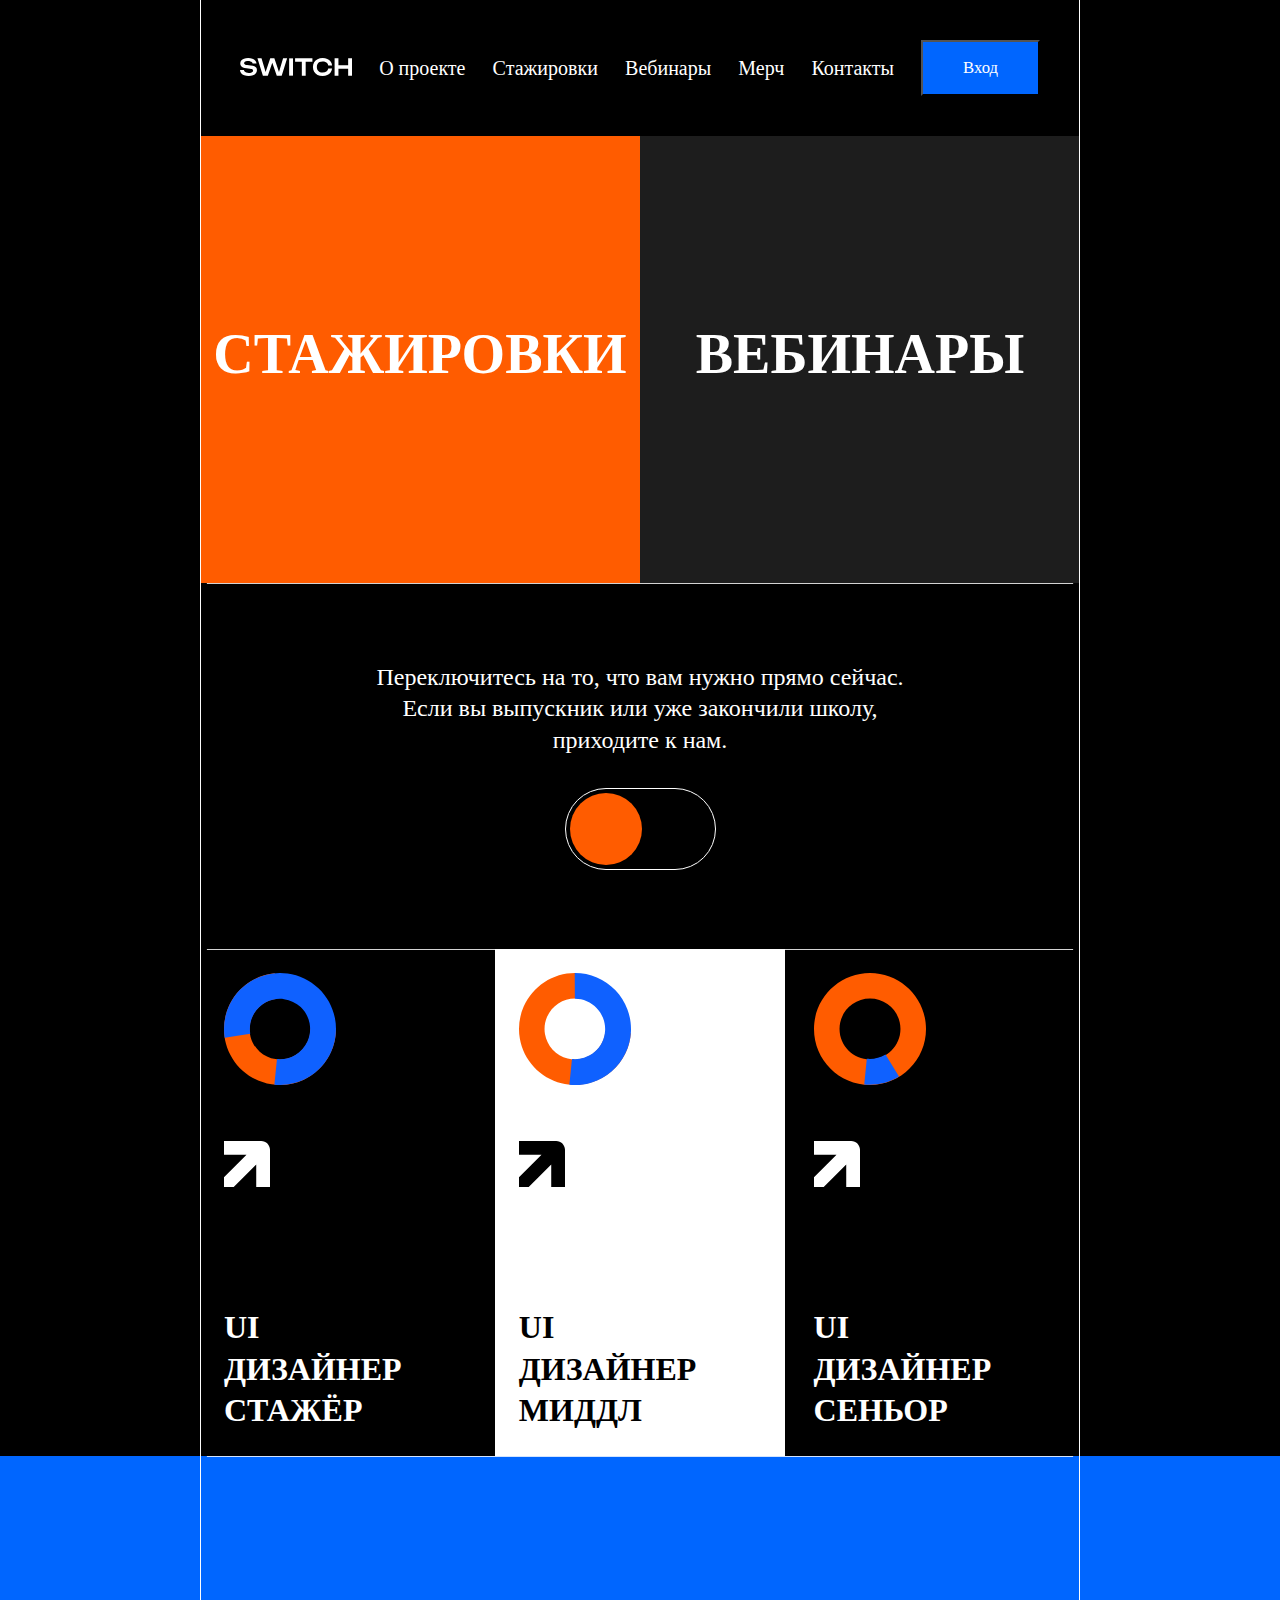
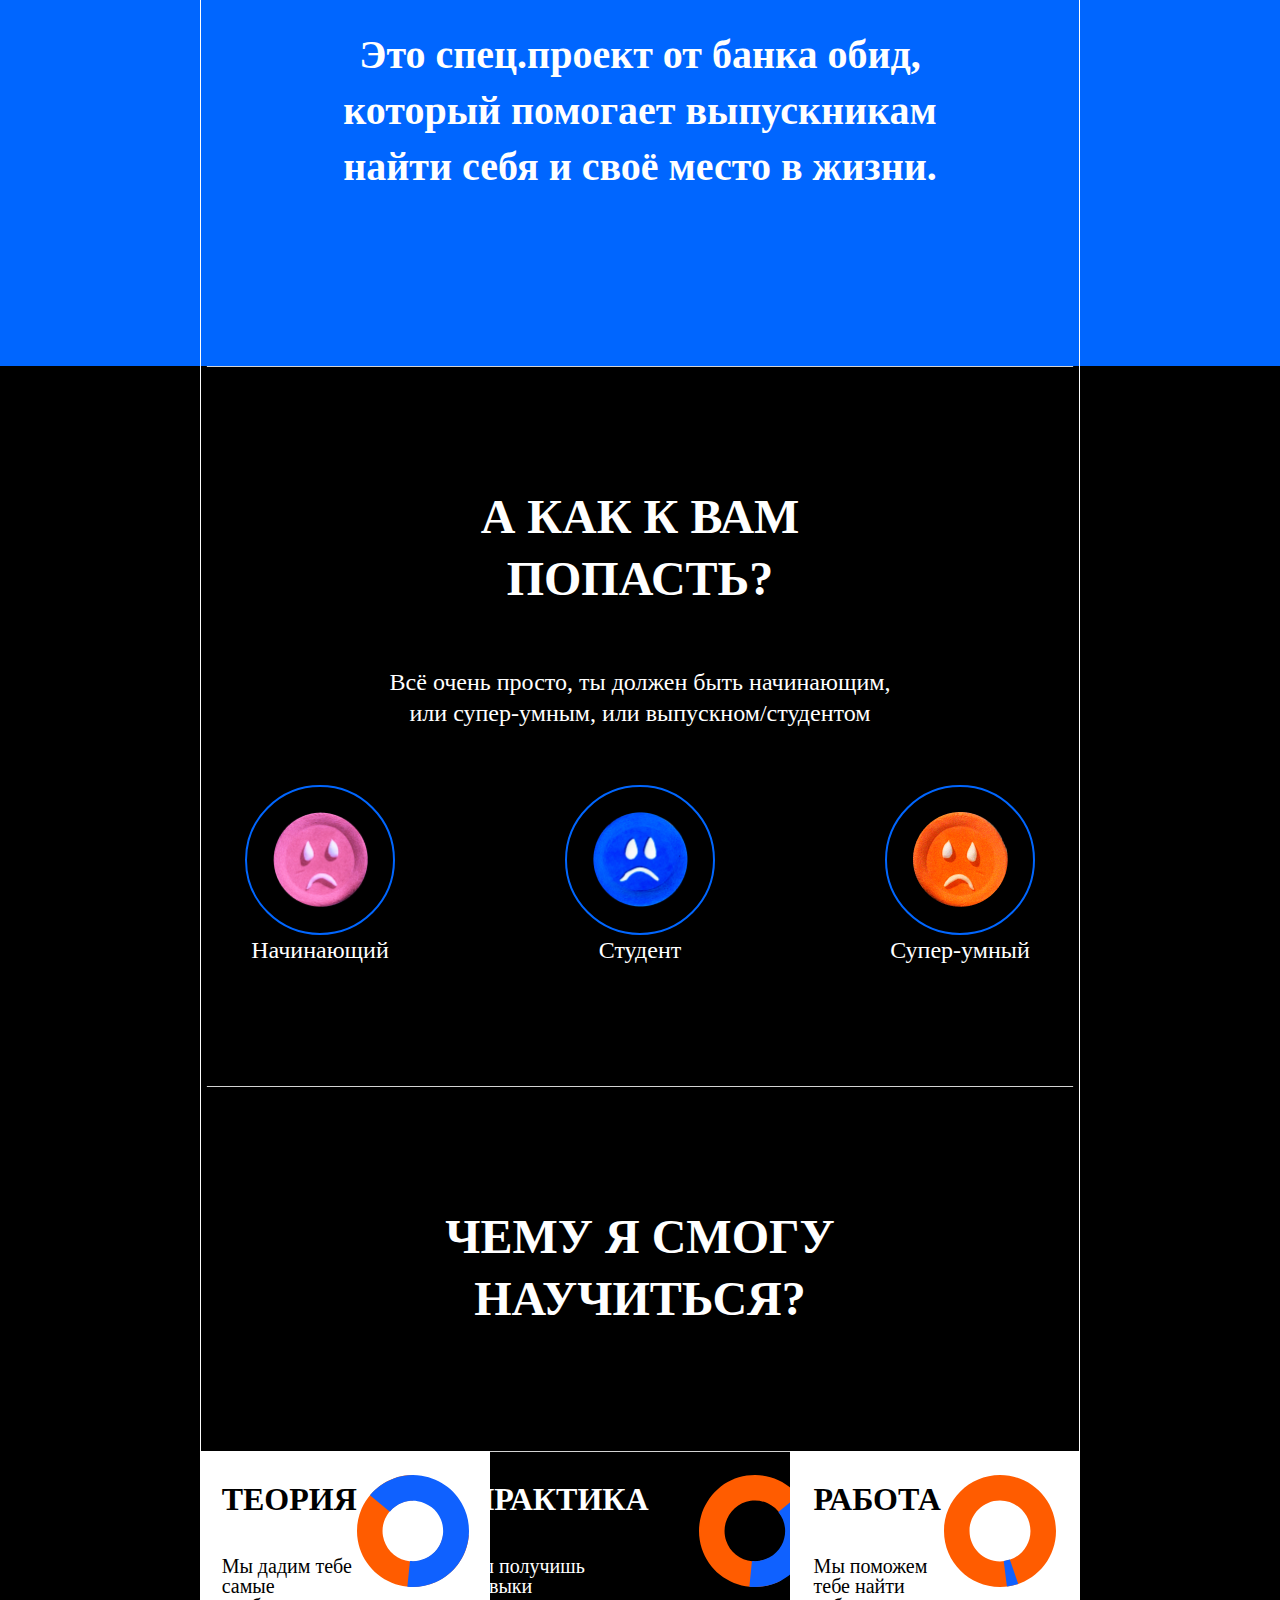
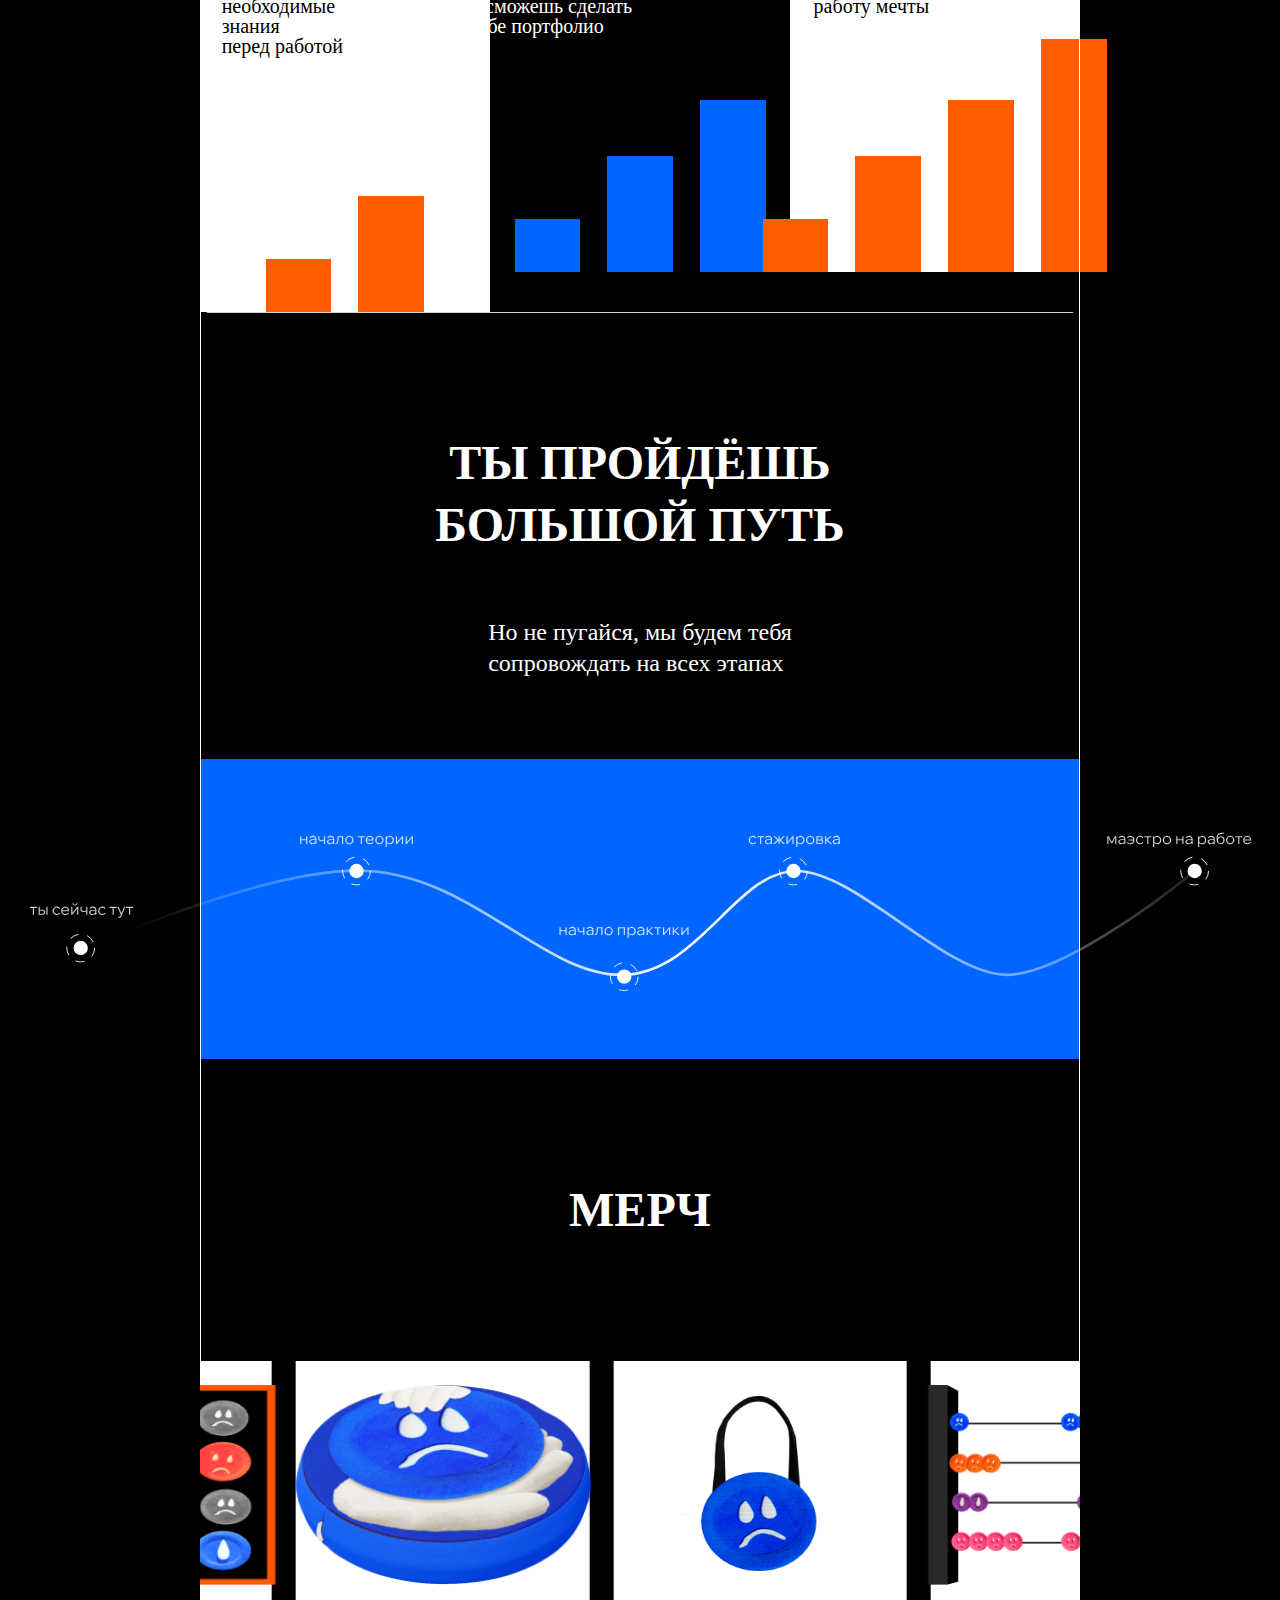
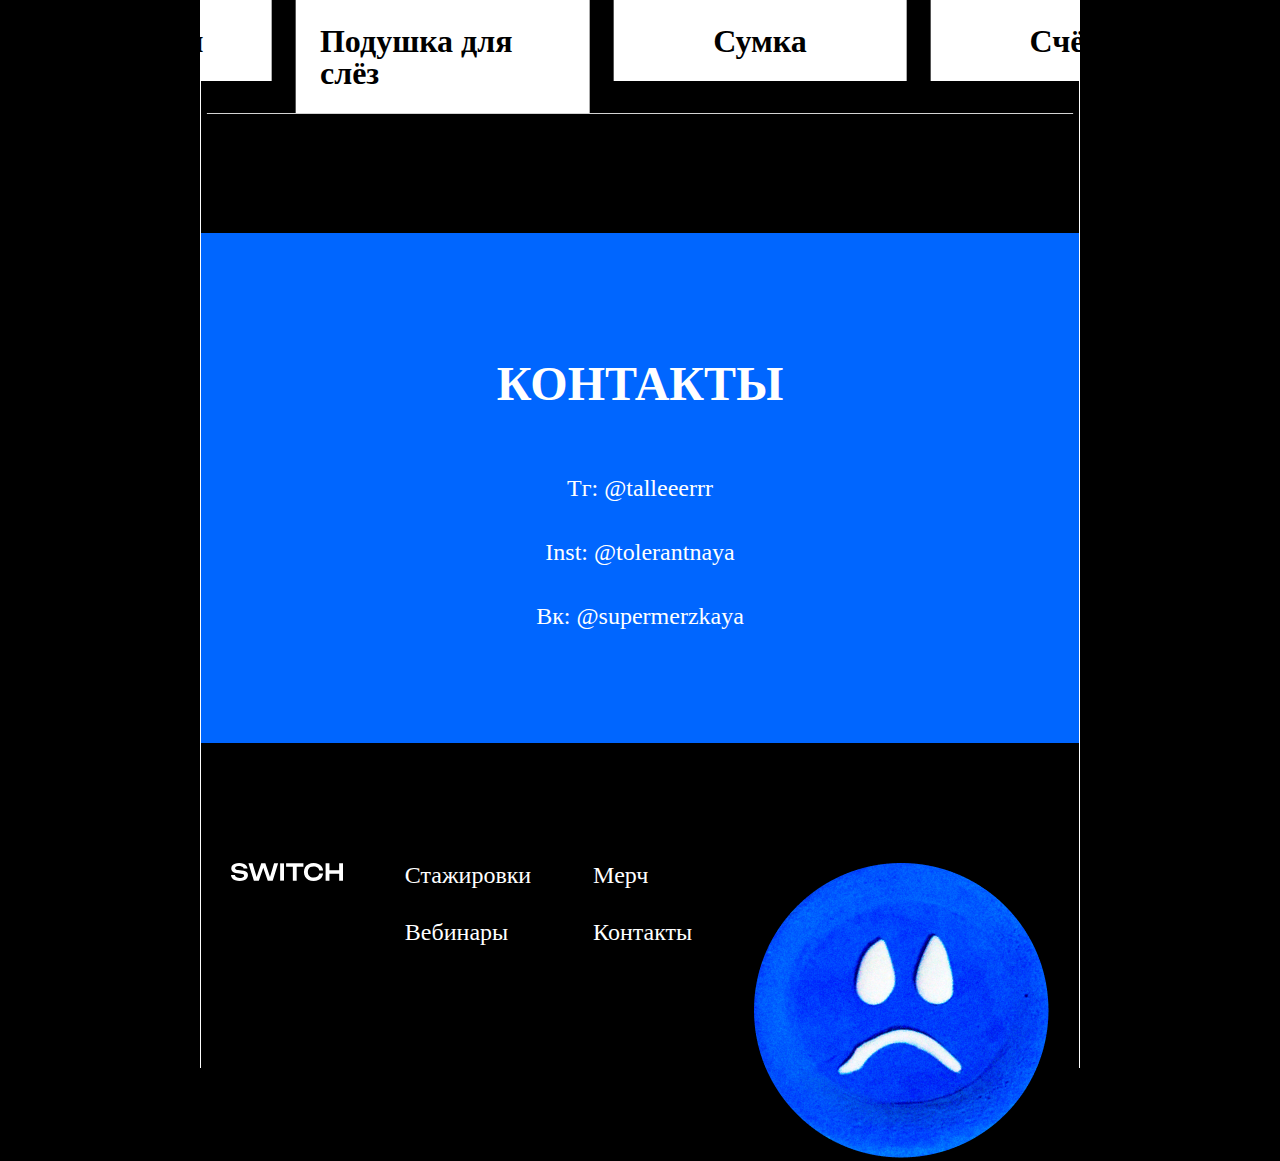
==== commit 4546517b: "Add files via upload" ====
--- a/index.html
+++ b/index.html
@@ -2,1374 +2,272 @@
 <html lang="ru" dir="ltr">
   <head>
     <meta charset="utf-8">
-    <meta name="viewport" content="width=device-width">
-    <meta property="og:type" content="article">
-    <meta property="og:url" content="{ссылка}">
-    <meta property="og:title" content="название">
-    <meta property="og:description" content="текст">
-    <meta property="og:image" content="{картинка}">
-    <title>Шаблон</title>
+    <meta name="viewport" content="width=device-width, initial-scale=1.0">
+    <title>Главная</title>
+      <link rel="icon" href="./img/Fav.png" type="image/x-icon">
       <link href="./stylesheets/style.css" rel="stylesheet" type="text/css"/>
-      <script src="javascripts/jquery-3.6.0.js" charset="utf-8"></script>
-      <script src="javascripts/java-script.js" charset="utf-8"></script>
+      <link rel="stylesheet" href="https://unicons.iconscout.com/release/v4.0.0/css/line.css" />
+      <link rel="stylesheet" href="https://cdn.jsdelivr.net/npm/swiper@8/swiper-bundle.min.css">
+      <script src="https://cdn.jsdelivr.net/npm/swiper@8/swiper-bundle.min.js"></script>
+      
+      
   </head>
   <body>
-    <section>
-    <div class="fb">
-    <h1>Обменяйте <br>свои обиды <br>на счастье</h1>
-    <img class="smile1" src="./image/1smile.svg" alt="">
-    </div>
-    <div class="rectblue">
-    </div>
-    <div class="all">
-      <div class="strelka">
-        <img src="./image/arrows.svg" alt="">
-      </div>
-      <div class="secsmile">
-        <img src="./image/2smile.svg" alt="">
-      </div>
-      <div class="currency">
-        <p class="fircur">счастье/обида</p>
-      </div>
-      <div class="firprice">
-        <p class="price1">0.01</p>
-      </div>
-      <div class="changeprice">
-        <p class="chan1">Изменение, 24Ч<br>-99%</p>
-      </div>
-      <div class="changeprice">
-        <p class="chan1">Количество обиженных <br>78%</p>
-      </div>
-      <div class="changeprice">
-        <p class="chan1">Количество счастливый <br>22%</p>
-      </div>
-    </div>
-    <div class="description">
-      <p class="textdescr">Стабильность</p>
-    </div>
-    <div class="graphh">
-  <div class="graph-image"></div>
-</div>
-  <div class="grid">
+    
+      <Section>
+        <img class="linevert" src="./img/Line1.svg" alt="">
+        <img class="linevert1" src="./img/Line1.svg" alt="">
+      </Section>
+      <Section>
+        <div class="container">
+          <div class="menu">
+            <!-- <div class="menu all-items"> -->
+              <div class="image">
+                <a href="index.html"><img src="./img/switch.svg" alt=""></a>
+              </div>
+              <div class="o proekte">
+                <h6><p><a href="#about1">О проекте</a></p></h6>
+              </div>
+              <div class="">
+                <h6><p><a href="mybad.html">Стажировки</a></p></h6>
+              </div>
+              <div class="">
+                <h6><p><a href="webinar.html">Вебинары</a></p></h6>
+              </div>
+              <div class="">
+                <h6><p><a href="merch.html">Мерч</a></p></h6>
+              </div>
+              <div class="">
+                <h6><p><a href="contact.html">Контакты</a></p></h6>
+              </div>
+              <button class="button" id="form-open"><h6>Вход</h6></button>
+            <!-- </div>  -->
+          </div>
+        
+            <Section>
+              
+              <div class="blocks">
+                <div class="orange-block">
+                  <div class="work"><h1>Стажировки</h1></div>
+                </div>
+                <div class="black-block">
+                  <div class="web"><H1>Вебинары</H1></div>
+                </div>
+              </div>
+              <img class="horizontal-line" src="./img/Line3.svg" alt="">
+              <div class="switch01">
+                <div class="div5">
+                  <h5><p>Переключитесь на то, что вам нужно прямо сейчас. <br> Если вы выпускник или уже закончили школу, <br> приходите к нам.</p></h5>
+                </div>
+                <div class="toggle">
+                  <div class="group-item"></div>
+                </div>
+              </div>
+              </div>
+            </Section>
+          <!-- Home -->
+          <div class="container">
+          <section class="home">
+            <div class="form_container">
+              <i class="uil uil-times form_close"></i>
+              <!-- Login From -->
+              <div class="form login_form">
+                <form action="#">
+                  <h4>Вход</h4>
+                  <div class="input_box">
+                    <input type="email" placeholder="Введите почту" required />
+                    <i class="uil uil-envelope-alt email"></i>
+                  </div>
+                  <div class="input_box">
+                    <input type="password" placeholder="Введите пароль" required />
+                    <i class="uil uil-lock password"></i>
+                    <i class="uil uil-eye-slash pw_hide"></i>
+                  </div>
+                  <button class="button">Войти</button>
+                  <div class="login_signup">Нет аккаунта? <a href="https://t.me/talleeerrr" target="_blank">Напишите нам</a></div>
+                </form>
+              </div>
+                </form>
+              </div>
+            </div>
+            </div>
+          </div>
+          </section>
+      <script src="javascripts/java-script.js" charset="utf-8"></script>
+      <section>
+        <div class="container">
+        <div class="career-block">
+          <img class="horizontal-line" src="./img/Line3.svg" alt="">
+            <div class="career-black">
+              <div class="text-arrow">
+                <div class="text-arrow-circle">
+                  <img class="arrow-animation" src="./img/arrow1.svg" alt="">
+                  <img class="circle-animation" src="./img/circle1.svg" alt="">
+                </div>
+                  <h4><p>UI <br>дизайнер <br> стажёр</p></h4>
+              </div>
+            </div>
+          <div class="career-white">
+            <div class="text-arrow">
+              <div class="text-arrow-circle">
+                <img class="arrow-animation" src="./img/arrow2.svg" alt="">
+                <img class="circle-animation" src="./img/circle2.svg" alt="">
+              </div>
+                <h4><p>UI <br>дизайнер <br> миддл</p></h4>
+            </div>
+          </div>
+          <div class="career-black">
+            <div class="text-arrow">
+              <div class="text-arrow-circle">
+                <img class="arrow-animation" src="./img/arrow1.svg" alt="">
+                <img class="circle-animation" src="./img/circle3.svg" alt="">
+              </div>
+                <h4><p>UI <br>дизайнер <br> сеньор</p>
+            </div>
+          </div>
+        </div>
+        <img class="horizontal-line" src="./img/Line3.svg" alt="">
+      </div>
+      
+      </div>
+      </section>
+       
+      <section>
+        <div class="about" id="about1">
+          <h3><p>Это спец.проект от банка обид,<br>который помогает выпускникам <br> найти себя и своё место в жизни.</p></h3>
+        </div>
+        <div class="container">
+          <img class="horizontal-line" src="./img/Line3.svg" alt="">
+          <div class="about-study">
+            <h2> А как к вам <br> попасть?</h2>
+              <h5>Всё очень просто, ты должен быть начинающим,<br>или супер-умным, или выпускном/студентом</h5>
+             <div class="ContainerCenter">
+              <label>
+                <input type="radio" name="gender"  value="hombre"/>
+                <div class="radio-button">
+                  <img src="./img/sad-coin-pink.png"/>
+                </div>
+                <span><h5>Начинающий</h5></span>
+              </label>
+            
+              <label>
+                <input type="radio" name="gender" value="mujer"/>
+                <div class="radio-button">
+                  <img src="./img/sad-coin-blue.png"/>
+                </div>
+                <span><h5>Студент</h5></span>
+              </label>
+              <label>
+                <input type="radio" name="gender" value="mujer"/>
+                <div class="radio-button">
+                  <img src="./img/sad-coin-orange.png"/>
+                </div>
+                <span><h5>Супер-умный</h5></span>
+              </label>
+            
+            </div>
+          </div>
+        <img class="horizontal-line" src="./img/Line3.svg" alt="">
+        </div>
+      </section>
+      <section>
+        <div class="container">
+        <div class="about-study">
+          <h2>Чему я смогу <br>научиться?</h2>
+        </div>
+        <img class="horizontal-line" src="./img/Line3.svg" alt="">
+        <div class="study">
+          <div class="theory">
+            <div class="theory-diagramm">
+              <div class="theory-text">
+                <h4>Теория</h4>
+                <h6>Мы дадим тебе самые <br>необходимые знания <br>перед работой</h6>
+              </div>
+                <img class="circle-animation" src="./img/circle4.svg" alt="">
+            </div>
+            <img src="./img/Graph1.svg" alt="">
+          </div>
+          
+          <div class="practice">
+            <div class="practice-diagramm">
+              <div class="practice-text">
+                <h4>практика</h4>
+                <h6>Ты получишь навыки <br>и сможешь сделать себе  портфолио</h6>
+              </div>
+                <img class="circle-animation" src="./img/circle5.svg" alt="">
+            </div>
+            <img src="./img/Graph2.svg" alt="">
+          </div>
+          <div class="workk">
+            <div class="workk-diagramm">
+              <div class="workk-text">
+                <h4>Работа</h4>
+                <h6>Мы поможем тебе найти работу мечты</h6>
+              </div>
+                <img class="circle-animation" src="./img/circle6.svg" alt="">
+            </div>
+            <img src="./img/Graph3.svg" alt="">
+          </div>
+        </div>
+        <img class="horizontal-line" src="./img/Line3.svg" alt="">
+        <div class="way">
+          <h2>ты пройдёшь <br>большой путь</h2>
+          <h5>Но не пугайся, мы будем тебя <br>сопровождать на всех этапах</h5>
+          <div class="lineway">
+            <img src="./img/lineway.svg" alt="">
+          </div>
+        </div>
+        <div class="about-study">
+          <h2>Мерч</h2>
+        </div>
+      
+      
+      <div class="swiper sample-slider">
+          <div class="swiper-wrapper">
+              <div class="swiper-slide"><img src="./img/pyatnashki.png"><h4>Пятнашки</h4></div>
+              <div class="swiper-slide"><img src="./img/pillow.png"><a href=""><h4>Подушка для слёз</h4></a></div>
+              <div class="swiper-slide"><img src="./img/bag.png"><a href=""><h4>Сумка</h4></a></div>
+              <div class="swiper-slide"><img src="./img/count.png"><a href=""><h4>Счёты</h4></a></div>
+              <div class="swiper-slide"><img src="./img/card.png"><a href=""><h4>Банковская карта</h4></a></div>
+          </div>
+      </div>
+      
+      <script>
+          const swiper = new Swiper('.sample-slider', {
+              loop: true,
+              autoplay: {
+                delay: 0,
+              },
+              speed: 3000,          //add
+              slidesPerView: 3      
+          })
+      </script>
+      <img class="horizontal-line" src="./img/Line3.svg" alt="">
+      <div class="contact" id="contact">
+        <h2>Контакты</h2>
+        <div class="kontaktiki">
+        <h5>Тг: @talleeerrr</h5>
+        <h5>Inst: @tolerantnaya</h5>
+        <h5>Вк: @supermerzkaya</h5>
+      </div>
+      </div>
+      <footer>
+        <div>
+          <img src="./img/switch.svg" alt="">
+        </div>
+        <div class="theory-text">
+          <a href="mybad.html"><h5>Стажировки</h5></a>
+          <a href="webinar.html"><h5>Вебинары</h5></a>s
+        </div>
+        <div class="theory-text">
+          <a href="merch.html"><h5>Мерч</h5></a>
+          <a href="contact.html"><h5>Контакты</h5></a>
+        </div>
+        <div><img src="./img/footercoin.png" alt=""></div>
+      </footer>
+      </div>
+      </section>
+      
 
-  <img src="./image/backgrid.svg" alt="">
-  </div>
-  <img class="lineunder"src="./image/lineunder.svg" alt="">
-
-    <div class="stakans">
-      <div class="stakanblue">
-
-        <div class="textforstakan">
-          <p>Цена (обида)</p>
-          <p>К-во (счастье)</p>
-          <p>Всего (счастье)</p>
-        </div>
-        <div class="an1">
-        <div class="priceforstakan">
-          <div class="numbers">
-            <div>0.06</div>
-            <div>0.01</div>
-            <div>0.2</div>
-            <div>0.003</div>
-            <div>0.02</div>
-            <div>0.04</div>
-            <div>0.001</div>
-            <div>0.008</div>
-            <div>0.004</div>
-            <div>0.05</div>
-            <div>10</div>
-          </div>
-        </div>
-        <div class="priceforstakan">
-          <div class="numbers">
-            <div>0.07</div>
-            <div>0.03</div>
-            <div>0.23</div>
-            <div>0.0265</div>
-            <div>0.099</div>
-            <div>0.024</div>
-            <div>0.004</div>
-            <div>0.0056</div>
-            <div>0.022</div>
-            <div>0.15</div>
-            <div>0.02</div>
-          </div>
-        </div>
-
-        <div class="priceforstakan">
-          <div class="numbers">
-            <div>0.54</div>
-            <div>0.44</div>
-            <div>0.98</div>
-            <div>0.21</div>
-            <div>0.9</div>
-            <div>0.44</div>
-            <div>0.65</div>
-            <div>0.17</div>
-            <div>0.42</div>
-            <div>0.32</div>
-            <div>0.19</div>
-          </div>
-        </div>
-        </div>
-        <div class="an1">
-        <div class="priceforstakan">
-          <div class="numbers">
-            <div>0.74</div>
-            <div>0.664</div>
-            <div>0.988</div>
-            <div>0.225</div>
-            <div>0.25</div>
-            <div>0.475</div>
-            <div>0.62</div>
-            <div>0.96</div>
-            <div>0.4245</div>
-            <div>0.22</div>
-            <div>0.98</div>
-          </div>
-        </div>
-        <div class="priceforstakan">
-          <div class="numbers">
-            <div>0.54</div>
-            <div>0.44</div>
-            <div>0.98</div>
-            <div>0.21</div>
-            <div>0.9</div>
-            <div>0.44</div>
-            <div>0.65</div>
-            <div>0.17</div>
-            <div>0.42</div>
-            <div>0.32</div>
-            <div>0.19</div>
-          </div>
-        </div>
-        <div class="priceforstakan">
-          <div class="numbers">
-            <div>0.224</div>
-            <div>0.5</div>
-            <div>0.28</div>
-            <div>0.27</div>
-            <div>0.55</div>
-            <div>0.52</div>
-            <div>0.5</div>
-            <div>0.41</div>
-            <div>0.76</div>
-            <div>0.78</div>
-            <div>0.9</div>
-          </div>
-        </div>
-      </div>
-      <div class="an1">
-      <div class="priceforstakan">
-        <div class="numbers">
-          <div>0.54</div>
-          <div>0.44</div>
-          <div>0.98</div>
-          <div>0.21</div>
-          <div>0.9</div>
-          <div>0.44</div>
-          <div>0.65</div>
-          <div>0.17</div>
-          <div>0.42</div>
-          <div>0.32</div>
-          <div>0.19</div>
-        </div>
-      </div>
-      <div class="priceforstakan">
-        <div class="numbers">
-          <div>0.65</div>
-          <div>0.21</div>
-          <div>0.975</div>
-          <div>0.567</div>
-          <div>0.1</div>
-          <div>0.58</div>
-          <div>0.0987</div>
-          <div>0.226</div>
-          <div>0.876</div>
-          <div>0.445</div>
-          <div>0.78</div>
-        </div>
-      </div>
-      <div class="priceforstakan">
-        <div class="numbers">
-          <div>0.14</div>
-          <div>0.905</div>
-          <div>0.8</div>
-          <div>0.57</div>
-          <div>0.01</div>
-          <div>0.232</div>
-          <div>0.09</div>
-          <div>0.365</div>
-          <div>0.999</div>
-          <div>0.66</div>
-          <div>0.32</div>
-        </div>
-      </div>
-    </div>
-    <div class="an1">
-    <div class="priceforstakan">
-      <div class="numbers">
-        <div>0.54</div>
-        <div>0.44</div>
-        <div>0.98</div>
-        <div>0.21</div>
-        <div>0.9</div>
-        <div>0.44</div>
-        <div>0.65</div>
-        <div>0.17</div>
-        <div>0.42</div>
-        <div>0.32</div>
-        <div>0.19</div>
-      </div>
-    </div>
-    <div class="priceforstakan">
-      <div class="numbers">
-        <div>0.34</div>
-        <div>0.324</div>
-        <div>0.155</div>
-        <div>0.08</div>
-        <div>0.76</div>
-        <div>0.51</div>
-        <div>0.667</div>
-        <div>0.143</div>
-        <div>0.456</div>
-        <div>0.41</div>
-        <div>0.2454</div>
-      </div>
-    </div>
-    <div class="priceforstakan">
-      <div class="numbers">
-        <div>0.764</div>
-        <div>0.655</div>
-        <div>0.87</div>
-        <div>0.62</div>
-        <div>0.9876</div>
-        <div>0.254</div>
-        <div>0.0098</div>
-        <div>0.356</div>
-        <div>0.9234</div>
-        <div>0.11</div>
-        <div>0.21</div>
-      </div>
-    </div>
-  </div>
-  <div class="an1">
-  <div class="priceforstakan">
-    <div class="numbers">
-      <div>0.698</div>
-      <div>0.144</div>
-      <div>0.55</div>
-      <div>0.241</div>
-      <div>0.1</div>
-      <div>0.41</div>
-      <div>0.542</div>
-      <div>0.44</div>
-      <div>0.112</div>
-      <div>0.312</div>
-      <div>0.132</div>
-    </div>
-  </div>
-  <div class="priceforstakan">
-    <div class="numbers">
-      <div>0.6</div>
-      <div>0.34</div>
-      <div>0.9125</div>
-      <div>0.24</div>
-      <div>0.4</div>
-      <div>0.5234</div>
-      <div>0.044</div>
-      <div>0.2146</div>
-      <div>0.8664</div>
-      <div>0.435</div>
-      <div>0.732</div>
-    </div>
-  </div>
-  <div class="priceforstakan">
-    <div class="numbers">
-      <div>0.34</div>
-      <div>0.9453</div>
-      <div>0.453</div>
-      <div>0.345</div>
-      <div>0.875</div>
-      <div>0.1234</div>
-      <div>0.66</div>
-      <div>0.23</div>
-      <div>0.9</div>
-      <div>0.76</div>
-      <div>0.323</div>
-    </div>
-  </div>
-  </div>
-</div>
-  <div class="stakanki">
-
-    <div class="stakanbluemini">
-      <p class="stm">Убыток</p>
-      <div class="line">
-      </div>
-      <div class="stm">-10%</div>
-      <div class="stm">-5%</div>
-      <div class="stm">
-        <img src="./image/Arrow 1.svg" alt="">
-      </div>
-      </div>
-    <div class="stakangreenmini">
-      <div class="stm">Прибыль</div>
-      <div class="line"></div>
-      <div class="stm">+50%</div>
-      <div class="stm">+60%</div>
-      <div class="stm">
-        <img src="./image/Arrow 2.svg" alt="">
-      </div>
-      </div>
-      </div>
-    </div>
-    <div class="fl">
-    <div class="lightgrey">
-    </div>
-    <div class="lightgrey">
-    </div>
-    </div>
-    <div class="forline">
-      <div class="linew">
-      </div>
-    </div>
-    </section>
-    <section>
-      <div class="backgrid2">
-        <div class="description">
-          <p class="analize">Анализ сделок</p>
-        </div>
-        <img src="./image/backgrid2.svg" alt="">
-      </div>
-      <div class="graphic">
-        <div class="bluecolumn1"></div>
-        <div class="bluecolumn2"></div>
-        <div class="bluecolumn3"></div>
-        <div class="greencolumn1"></div>
-        <div class="greencolumn2"></div>
-        <div class="bluecolumn4"></div>
-        <div class="bluecolumn5"></div>
-        <div class="diagramma">
-          <img src="./image/diagram1.svg" alt="">
-          <p class="textdiagram">Прибыль</p>
-          <p class="textdiagram1">Убыток</p>
-          <div class="percentage">
-            <p class="seven">75%</p>
-            <p class="twent">25%</p>
-          </div>
-        </div>
-        </div>
-    </section>
-    <section>
-      <div class="secall">
-        <div class="rectblue">
-        </div>
-      <div class="all">
-        <div class="strelka">
-          <img src="./image/arrows.svg" alt="">
-        </div>
-        <div class="secsmile">
-          <img src="./image/2smile.svg" alt="">
-        </div>
-        <div class="currency">
-          <p class="fircur">счастье/обида</p>
-        </div>
-        <div class="firprice">
-          <p class="price1">0.01</p>
-        </div>
-        <div class="changeprice">
-          <p class="chan1">Изменение, 24Ч<br>-99%</p>
-        </div>
-        <div class="changeprice">
-          <p class="chan1">Количество обиженных <br>78%</p>
-        </div>
-        <div class="changeprice">
-          <p class="chan1">Количество счастливых <br>22%</p>
-        </div>
-      </div>
-      </div>
-      <div class="description">
-        <div class="spad">
-        <p class="textdescr1">Сп</p>
-        <p class="textdescr2">ад</p>
-        </div>
-      </div>
-      <div class="graphh1">
-    <div class="graph-image1"></div>
-  </div>
-    <div class="grid">
-    <img src="./image/backgrid.svg" alt="">
-    </div>
-    <img class="lineunder"src="./image/lineunder.svg" alt="">
-
-      <div class="stakans">
-        <div class="stakanblue">
-
-          <div class="textforstakan">
-            <p>Цена (обида)</p>
-            <p>К-во (счастье)</p>
-            <p>Всего (счастье)</p>
-          </div>
-          <div class="an1">
-          <div class="priceforstakan">
-            <div class="numbers">
-              <div>0.06</div>
-              <div>0.01</div>
-              <div>0.2</div>
-              <div>0.003</div>
-              <div>0.02</div>
-              <div>0.04</div>
-              <div>0.001</div>
-              <div>0.008</div>
-              <div>0.004</div>
-              <div>0.05</div>
-              <div>10</div>
-            </div>
-          </div>
-          <div class="priceforstakan">
-            <div class="numbers">
-              <div>0.07</div>
-              <div>0.03</div>
-              <div>0.23</div>
-              <div>0.0265</div>
-              <div>0.099</div>
-              <div>0.024</div>
-              <div>0.004</div>
-              <div>0.0056</div>
-              <div>0.022</div>
-              <div>0.15</div>
-              <div>0.02</div>
-            </div>
-          </div>
-
-          <div class="priceforstakan">
-            <div class="numbers">
-              <div>0.54</div>
-              <div>0.44</div>
-              <div>0.98</div>
-              <div>0.21</div>
-              <div>0.9</div>
-              <div>0.44</div>
-              <div>0.65</div>
-              <div>0.17</div>
-              <div>0.42</div>
-              <div>0.32</div>
-              <div>0.19</div>
-            </div>
-          </div>
-          </div>
-          <div class="an1">
-          <div class="priceforstakan">
-            <div class="numbers">
-              <div>0.74</div>
-              <div>0.664</div>
-              <div>0.988</div>
-              <div>0.225</div>
-              <div>0.25</div>
-              <div>0.475</div>
-              <div>0.62</div>
-              <div>0.96</div>
-              <div>0.4245</div>
-              <div>0.22</div>
-              <div>0.98</div>
-            </div>
-          </div>
-          <div class="priceforstakan">
-            <div class="numbers">
-              <div>0.54</div>
-              <div>0.44</div>
-              <div>0.98</div>
-              <div>0.21</div>
-              <div>0.9</div>
-              <div>0.44</div>
-              <div>0.65</div>
-              <div>0.17</div>
-              <div>0.42</div>
-              <div>0.32</div>
-              <div>0.19</div>
-            </div>
-          </div>
-          <div class="priceforstakan">
-            <div class="numbers">
-              <div>0.224</div>
-              <div>0.5</div>
-              <div>0.28</div>
-              <div>0.27</div>
-              <div>0.55</div>
-              <div>0.52</div>
-              <div>0.5</div>
-              <div>0.41</div>
-              <div>0.76</div>
-              <div>0.78</div>
-              <div>0.9</div>
-            </div>
-          </div>
-        </div>
-        <div class="an1">
-        <div class="priceforstakan">
-          <div class="numbers">
-            <div>0.54</div>
-            <div>0.44</div>
-            <div>0.98</div>
-            <div>0.21</div>
-            <div>0.9</div>
-            <div>0.44</div>
-            <div>0.65</div>
-            <div>0.17</div>
-            <div>0.42</div>
-            <div>0.32</div>
-            <div>0.19</div>
-          </div>
-        </div>
-        <div class="priceforstakan">
-          <div class="numbers">
-            <div>0.65</div>
-            <div>0.21</div>
-            <div>0.975</div>
-            <div>0.567</div>
-            <div>0.1</div>
-            <div>0.58</div>
-            <div>0.0987</div>
-            <div>0.226</div>
-            <div>0.876</div>
-            <div>0.445</div>
-            <div>0.78</div>
-          </div>
-        </div>
-        <div class="priceforstakan">
-          <div class="numbers">
-            <div>0.14</div>
-            <div>0.905</div>
-            <div>0.8</div>
-            <div>0.57</div>
-            <div>0.01</div>
-            <div>0.232</div>
-            <div>0.09</div>
-            <div>0.365</div>
-            <div>0.999</div>
-            <div>0.66</div>
-            <div>0.32</div>
-          </div>
-        </div>
-      </div>
-      <div class="an1">
-      <div class="priceforstakan">
-        <div class="numbers">
-          <div>0.54</div>
-          <div>0.44</div>
-          <div>0.98</div>
-          <div>0.21</div>
-          <div>0.9</div>
-          <div>0.44</div>
-          <div>0.65</div>
-          <div>0.17</div>
-          <div>0.42</div>
-          <div>0.32</div>
-          <div>0.19</div>
-        </div>
-      </div>
-      <div class="priceforstakan">
-        <div class="numbers">
-          <div>0.34</div>
-          <div>0.324</div>
-          <div>0.155</div>
-          <div>0.08</div>
-          <div>0.76</div>
-          <div>0.51</div>
-          <div>0.667</div>
-          <div>0.143</div>
-          <div>0.456</div>
-          <div>0.41</div>
-          <div>0.2454</div>
-        </div>
-      </div>
-      <div class="priceforstakan">
-        <div class="numbers">
-          <div>0.764</div>
-          <div>0.655</div>
-          <div>0.87</div>
-          <div>0.62</div>
-          <div>0.9876</div>
-          <div>0.254</div>
-          <div>0.0098</div>
-          <div>0.356</div>
-          <div>0.9234</div>
-          <div>0.11</div>
-          <div>0.21</div>
-        </div>
-      </div>
-    </div>
-    <div class="an1">
-    <div class="priceforstakan">
-      <div class="numbers">
-        <div>0.698</div>
-        <div>0.144</div>
-        <div>0.55</div>
-        <div>0.241</div>
-        <div>0.1</div>
-        <div>0.41</div>
-        <div>0.542</div>
-        <div>0.44</div>
-        <div>0.112</div>
-        <div>0.312</div>
-        <div>0.132</div>
-      </div>
-    </div>
-    <div class="priceforstakan">
-      <div class="numbers">
-        <div>0.6</div>
-        <div>0.34</div>
-        <div>0.9125</div>
-        <div>0.24</div>
-        <div>0.4</div>
-        <div>0.5234</div>
-        <div>0.044</div>
-        <div>0.2146</div>
-        <div>0.8664</div>
-        <div>0.435</div>
-        <div>0.732</div>
-      </div>
-    </div>
-    <div class="priceforstakan">
-      <div class="numbers">
-        <div>0.34</div>
-        <div>0.9453</div>
-        <div>0.453</div>
-        <div>0.345</div>
-        <div>0.875</div>
-        <div>0.1234</div>
-        <div>0.66</div>
-        <div>0.23</div>
-        <div>0.9</div>
-        <div>0.76</div>
-        <div>0.323</div>
-      </div>
-    </div>
-    </div>
-  </div>
-  <div class="stakanki">
-
-    <div class="stakanredmini">
-      <p class="stm">Убыток</p>
-      <div class="line">
-      </div>
-      <div class="stm">-60%</div>
-      <div class="stm">-75%</div>
-      <div class="stm">
-        <img src="./image/Arrow 1.svg" alt="">
-      </div>
-      </div>
-    <div class="stakangreenmini">
-      <div class="stm">Прибыль</div>
-      <div class="line"></div>
-      <div class="stm">+10%</div>
-      <div class="stm">+5%</div>
-      <div class="stm">
-        <img src="./image/Arrow 2.svg" alt="">
-      </div>
-      </div>
-      </div>
-    </div>
-    <div class="fl">
-    <div class="lightgrey">
-    </div>
-    <div class="lightgrey">
-    </div>
-    </div>
-    <div class="forline">
-      <div class="linew">
-      </div>
-    </div>
-    </section>
-    <section>
-      <div class="backgrid2">
-        <div class="description">
-          <p class="analize">Анализ сделок</p>
-        </div>
-        <img src="./image/backgrid2.svg" alt="">
-      </div>
-      <div class="graphic">
-        <div class="redcolumn1"></div>
-        <div class="redcolumn2"></div>
-        <div class="redcolumn3"></div>
-        <div class="greencolumn1"></div>
-        <div class="greencolumn2"></div>
-        <div class="redcolumn4"></div>
-        <div class="redcolumn5"></div>
-        <div class="diagramma">
-          <img src="./image/diagram2.svg" alt="">
-          <p class="textdiagram">Убыток</p>
-          <p class="textdiagram1">Прибыль</p>
-          <div class="percentage">
-            <p class="eight">85%</p>
-            <p class="fifteen">15%</p>
-          </div>
-        </div>
-        </div>
-    </section>
-    <section>
-    <div class="uspokoinki">
-    <img class="rot"src="./image/Uspokoi.svg" alt="">
-    <img class="rot1"src="./image/Uspokoi.svg" alt="">
-    <img class="rot"src="./image/Uspokoi.svg" alt="">
-    <img class="rot1"src="./image/Uspokoi.svg" alt="">
-    <img class="rot"src="./image/Uspokoi.svg" alt="">
-    <img class="rot1"src="./image/Uspokoi.svg" alt="">
-    </div>
-    </section>
-    <section>
-      <div class="secall">
-        <div class="rectred">
-        </div>
-      <div class="all">
-        <div class="strelka">
-          <img src="./image/arrows.svg" alt="">
-        </div>
-        <div class="secsmile">
-          <img src="./image/2smile.svg" alt="">
-        </div>
-        <div class="currency">
-          <p class="fircur">счастье/обида</p>
-        </div>
-        <div class="firprice">
-          <p class="price1">0.01</p>
-        </div>
-        <div class="changeprice">
-          <p class="chan1">Изменение, 24Ч<br>-99%</p>
-        </div>
-        <div class="changeprice">
-          <p class="chan1">Количество обиженных <br>78%</p>
-        </div>
-        <div class="changeprice">
-          <p class="chan1">Количество счастливых <br>22%</p>
-        </div>
-      </div>
-      </div>
-      <div class="description">
-        <div class="spad">
-        <p class="textdescr2">Паника</p>
-        </div>
-      </div>
-      <div class="graphh2">
-    <div class="graph-image2"></div>
-  </div>
-    <div class="grid">
-    <img src="./image/backgrid.svg" alt="">
-    </div>
-    <img class="lineunder1"src="./image/lineunder1.svg" alt="">
-
-      <div class="stakans">
-        <div class="stakanred">
-
-          <div class="textforstakan">
-            <p>Цена (обида)</p>
-            <p>К-во (счастье)</p>
-            <p>Всего (счастье)</p>
-          </div>
-          <div class="an1">
-          <div class="priceforstakan">
-            <div class="numbers">
-              <div>0.06</div>
-              <div>0.01</div>
-              <div>0.2</div>
-              <div>0.003</div>
-              <div>0.02</div>
-              <div>0.04</div>
-              <div>0.001</div>
-              <div>0.008</div>
-              <div>0.004</div>
-              <div>0.05</div>
-              <div>10</div>
-            </div>
-          </div>
-          <div class="priceforstakan">
-            <div class="numbers">
-              <div>0.07</div>
-              <div>0.03</div>
-              <div>0.23</div>
-              <div>0.0265</div>
-              <div>0.099</div>
-              <div>0.024</div>
-              <div>0.004</div>
-              <div>0.0056</div>
-              <div>0.022</div>
-              <div>0.15</div>
-              <div>0.02</div>
-            </div>
-          </div>
-
-          <div class="priceforstakan">
-            <div class="numbers">
-              <div>0.54</div>
-              <div>0.44</div>
-              <div>0.98</div>
-              <div>0.21</div>
-              <div>0.9</div>
-              <div>0.44</div>
-              <div>0.65</div>
-              <div>0.17</div>
-              <div>0.42</div>
-              <div>0.32</div>
-              <div>0.19</div>
-            </div>
-          </div>
-          </div>
-          <div class="an1">
-          <div class="priceforstakan">
-            <div class="numbers">
-              <div>0.74</div>
-              <div>0.664</div>
-              <div>0.988</div>
-              <div>0.225</div>
-              <div>0.25</div>
-              <div>0.475</div>
-              <div>0.62</div>
-              <div>0.96</div>
-              <div>0.4245</div>
-              <div>0.22</div>
-              <div>0.98</div>
-            </div>
-          </div>
-          <div class="priceforstakan">
-            <div class="numbers">
-              <div>0.54</div>
-              <div>0.44</div>
-              <div>0.98</div>
-              <div>0.21</div>
-              <div>0.9</div>
-              <div>0.44</div>
-              <div>0.65</div>
-              <div>0.17</div>
-              <div>0.42</div>
-              <div>0.32</div>
-              <div>0.19</div>
-            </div>
-          </div>
-          <div class="priceforstakan">
-            <div class="numbers">
-              <div>0.224</div>
-              <div>0.5</div>
-              <div>0.28</div>
-              <div>0.27</div>
-              <div>0.55</div>
-              <div>0.52</div>
-              <div>0.5</div>
-              <div>0.41</div>
-              <div>0.76</div>
-              <div>0.78</div>
-              <div>0.9</div>
-            </div>
-          </div>
-        </div>
-        <div class="an1">
-        <div class="priceforstakan">
-          <div class="numbers">
-            <div>0.54</div>
-            <div>0.44</div>
-            <div>0.98</div>
-            <div>0.21</div>
-            <div>0.9</div>
-            <div>0.44</div>
-            <div>0.65</div>
-            <div>0.17</div>
-            <div>0.42</div>
-            <div>0.32</div>
-            <div>0.19</div>
-          </div>
-        </div>
-        <div class="priceforstakan">
-          <div class="numbers">
-            <div>0.65</div>
-            <div>0.21</div>
-            <div>0.975</div>
-            <div>0.567</div>
-            <div>0.1</div>
-            <div>0.58</div>
-            <div>0.0987</div>
-            <div>0.226</div>
-            <div>0.876</div>
-            <div>0.445</div>
-            <div>0.78</div>
-          </div>
-        </div>
-        <div class="priceforstakan">
-          <div class="numbers">
-            <div>0.14</div>
-            <div>0.905</div>
-            <div>0.8</div>
-            <div>0.57</div>
-            <div>0.01</div>
-            <div>0.232</div>
-            <div>0.09</div>
-            <div>0.365</div>
-            <div>0.999</div>
-            <div>0.66</div>
-            <div>0.32</div>
-          </div>
-        </div>
-      </div>
-      <div class="an1">
-      <div class="priceforstakan">
-        <div class="numbers">
-          <div>0.54</div>
-          <div>0.44</div>
-          <div>0.98</div>
-          <div>0.21</div>
-          <div>0.9</div>
-          <div>0.44</div>
-          <div>0.65</div>
-          <div>0.17</div>
-          <div>0.42</div>
-          <div>0.32</div>
-          <div>0.19</div>
-        </div>
-      </div>
-      <div class="priceforstakan">
-        <div class="numbers">
-          <div>0.34</div>
-          <div>0.324</div>
-          <div>0.155</div>
-          <div>0.08</div>
-          <div>0.76</div>
-          <div>0.51</div>
-          <div>0.667</div>
-          <div>0.143</div>
-          <div>0.456</div>
-          <div>0.41</div>
-          <div>0.2454</div>
-        </div>
-      </div>
-      <div class="priceforstakan">
-        <div class="numbers">
-          <div>0.764</div>
-          <div>0.655</div>
-          <div>0.87</div>
-          <div>0.62</div>
-          <div>0.9876</div>
-          <div>0.254</div>
-          <div>0.0098</div>
-          <div>0.356</div>
-          <div>0.9234</div>
-          <div>0.11</div>
-          <div>0.21</div>
-        </div>
-      </div>
-    </div>
-    <div class="an1">
-    <div class="priceforstakan">
-      <div class="numbers">
-        <div>0.698</div>
-        <div>0.144</div>
-        <div>0.55</div>
-        <div>0.241</div>
-        <div>0.1</div>
-        <div>0.41</div>
-        <div>0.542</div>
-        <div>0.44</div>
-        <div>0.112</div>
-        <div>0.312</div>
-        <div>0.132</div>
-      </div>
-    </div>
-    <div class="priceforstakan">
-      <div class="numbers">
-        <div>0.6</div>
-        <div>0.34</div>
-        <div>0.9125</div>
-        <div>0.24</div>
-        <div>0.4</div>
-        <div>0.5234</div>
-        <div>0.044</div>
-        <div>0.2146</div>
-        <div>0.8664</div>
-        <div>0.435</div>
-        <div>0.732</div>
-      </div>
-    </div>
-    <div class="priceforstakan">
-      <div class="numbers">
-        <div>0.34</div>
-        <div>0.9453</div>
-        <div>0.453</div>
-        <div>0.345</div>
-        <div>0.875</div>
-        <div>0.1234</div>
-        <div>0.66</div>
-        <div>0.23</div>
-        <div>0.9</div>
-        <div>0.76</div>
-        <div>0.323</div>
-      </div>
-    </div>
-    </div>
-  </div>
-  <div class="stakanki">
-
-    <div class="stakanredmini">
-      <p class="stm">Убыток</p>
-      <div class="line">
-      </div>
-      <div class="stm">-100%</div>
-      <div class="stm">-100%</div>
-      <div class="stm">
-        <img src="./image/Arrow 1.svg" alt="">
-      </div>
-      </div>
-    <div class="stakanred1mini">
-      <div class="stm">Прибыль</div>
-      <div class="line"></div>
-      <div class="stm">+0%</div>
-      <div class="stm">+0%</div>
-      <div class="stm">
-        <img src="./image/Arrow 2.svg" alt="">
-      </div>
-      </div>
-      </div>
-    </div>
-    <div class="fl">
-    <div class="lightgrey">
-    </div>
-    <div class="lightgrey">
-    </div>
-    </div>
-    <div class="forline">
-      <div class="linew">
-      </div>
-    </div>
-    </section>
-    <section>
-      <h1 class="runtext"><span>Страх Потеря Боль Обида Страх Потеря
-        Боль Обида Страх Потеря Боль Обида Страх Потеря Боль Обида Страх
-        Потеря Боль Обида Страх Потеря Боль Обида </span></h1>
-      <div class="backgrid3">
-        <div class="description">
-          <p class="analize">Анализ сделок</p>
-        </div>
-        <img src="./image/backgrid2.svg" alt="">
-      </div>
-      <div class="graphic">
-        <div class="redcolumn1"></div>
-        <div class="redcolumn2"></div>
-        <div class="redcolumn3"></div>
-        <div class="redcolumn1"></div>
-        <div class="redcolumn2"></div>
-        <div class="redcolumn4"></div>
-        <div class="redcolumn5"></div>
-        <div class="diagramma">
-          <img src="./image/diagram3.svg" alt="">
-          <p class="textdiagram3">Убыток</p>
-          <div class="percentage">
-            <p class="onehundr">100%</p>
-          </div>
-        </div>
-        </div>
-    </section>
-    <section>
-        <div class="secall">
-          <div class="rectred">
-          </div>
-        <div class="all">
-          <div class="strelka">
-            <img src="./image/arrows.svg" alt="">
-          </div>
-          <div class="secsmile">
-            <img src="./image/2smile.svg" alt="">
-          </div>
-          <div class="currency">
-            <p class="fircur">счастье/обида</p>
-          </div>
-          <div class="firprice">
-            <p class="price1">0.01</p>
-          </div>
-          <div class="changeprice">
-            <p class="chan1">Изменение, 24Ч<br>-99%</p>
-          </div>
-          <div class="changeprice">
-            <p class="chan1">Количество обиженных <br>78%</p>
-          </div>
-          <div class="changeprice">
-            <p class="chan1">Количество счастливых <br>22%</p>
-          </div>
-        </div>
-        </div>
-        <div class="smily">
-        <img class="smileleft"src="./image/smile4.svg" alt="">
-        </div>
-        <img class="crazy"src="./image/crazy.svg" alt="">
-        <div class="stakans1">
-          <div class="stakanred">
-            <div class="textforstakan">
-              <p>Цена (обида)</p>
-              <p>К-во (счастье)</p>
-              <p>Всего (счастье)</p>
-            </div>
-            <div class="an1">
-            <div class="priceforstakan">
-              <div class="numbers">
-                <div>0.06</div>
-                <div>0.01</div>
-                <div>0.2</div>
-                <div>0.003</div>
-                <div>0.02</div>
-                <div>0.04</div>
-                <div>0.001</div>
-                <div>0.008</div>
-                <div>0.004</div>
-                <div>0.05</div>
-                <div>10</div>
-              </div>
-            </div>
-            <div class="priceforstakan">
-              <div class="numbers">
-                <div>0.07</div>
-                <div>0.03</div>
-                <div>0.23</div>
-                <div>0.0265</div>
-                <div>0.099</div>
-                <div>0.024</div>
-                <div>0.004</div>
-                <div>0.0056</div>
-                <div>0.022</div>
-                <div>0.15</div>
-                <div>0.02</div>
-              </div>
-            </div>
-
-            <div class="priceforstakan">
-              <div class="numbers">
-                <div>0.54</div>
-                <div>0.44</div>
-                <div>0.98</div>
-                <div>0.21</div>
-                <div>0.9</div>
-                <div>0.44</div>
-                <div>0.65</div>
-                <div>0.17</div>
-                <div>0.42</div>
-                <div>0.32</div>
-                <div>0.19</div>
-              </div>
-            </div>
-            </div>
-            <div class="an1">
-            <div class="priceforstakan">
-              <div class="numbers">
-                <div>0.74</div>
-                <div>0.664</div>
-                <div>0.988</div>
-                <div>0.225</div>
-                <div>0.25</div>
-                <div>0.475</div>
-                <div>0.62</div>
-                <div>0.96</div>
-                <div>0.4245</div>
-                <div>0.22</div>
-                <div>0.98</div>
-              </div>
-            </div>
-            <div class="priceforstakan">
-              <div class="numbers">
-                <div>0.54</div>
-                <div>0.44</div>
-                <div>0.98</div>
-                <div>0.21</div>
-                <div>0.9</div>
-                <div>0.44</div>
-                <div>0.65</div>
-                <div>0.17</div>
-                <div>0.42</div>
-                <div>0.32</div>
-                <div>0.19</div>
-              </div>
-            </div>
-            <div class="priceforstakan">
-              <div class="numbers">
-                <div>0.224</div>
-                <div>0.5</div>
-                <div>0.28</div>
-                <div>0.27</div>
-                <div>0.55</div>
-                <div>0.52</div>
-                <div>0.5</div>
-                <div>0.41</div>
-                <div>0.76</div>
-                <div>0.78</div>
-                <div>0.9</div>
-              </div>
-            </div>
-          </div>
-          <div class="an1">
-          <div class="priceforstakan">
-            <div class="numbers">
-              <div>0.54</div>
-              <div>0.44</div>
-              <div>0.98</div>
-              <div>0.21</div>
-              <div>0.9</div>
-              <div>0.44</div>
-              <div>0.65</div>
-              <div>0.17</div>
-              <div>0.42</div>
-              <div>0.32</div>
-              <div>0.19</div>
-            </div>
-          </div>
-          <div class="priceforstakan">
-            <div class="numbers">
-              <div>0.65</div>
-              <div>0.21</div>
-              <div>0.975</div>
-              <div>0.567</div>
-              <div>0.1</div>
-              <div>0.58</div>
-              <div>0.0987</div>
-              <div>0.226</div>
-              <div>0.876</div>
-              <div>0.445</div>
-              <div>0.78</div>
-            </div>
-          </div>
-          <div class="priceforstakan">
-            <div class="numbers">
-              <div>0.14</div>
-              <div>0.905</div>
-              <div>0.8</div>
-              <div>0.57</div>
-              <div>0.01</div>
-              <div>0.232</div>
-              <div>0.09</div>
-              <div>0.365</div>
-              <div>0.999</div>
-              <div>0.66</div>
-              <div>0.32</div>
-            </div>
-          </div>
-        </div>
-        <div class="an1">
-        <div class="priceforstakan">
-          <div class="numbers">
-            <div>0.54</div>
-            <div>0.44</div>
-            <div>0.98</div>
-            <div>0.21</div>
-            <div>0.9</div>
-            <div>0.44</div>
-            <div>0.65</div>
-            <div>0.17</div>
-            <div>0.42</div>
-            <div>0.32</div>
-            <div>0.19</div>
-          </div>
-        </div>
-        <div class="priceforstakan">
-          <div class="numbers">
-            <div>0.34</div>
-            <div>0.324</div>
-            <div>0.155</div>
-            <div>0.08</div>
-            <div>0.76</div>
-            <div>0.51</div>
-            <div>0.667</div>
-            <div>0.143</div>
-            <div>0.456</div>
-            <div>0.41</div>
-            <div>0.2454</div>
-          </div>
-        </div>
-        <div class="priceforstakan">
-          <div class="numbers">
-            <div>0.764</div>
-            <div>0.655</div>
-            <div>0.87</div>
-            <div>0.62</div>
-            <div>0.9876</div>
-            <div>0.254</div>
-            <div>0.0098</div>
-            <div>0.356</div>
-            <div>0.9234</div>
-            <div>0.11</div>
-            <div>0.21</div>
-          </div>
-        </div>
-      </div>
-      <div class="an1">
-      <div class="priceforstakan">
-        <div class="numbers">
-          <div>0.698</div>
-          <div>0.144</div>
-          <div>0.55</div>
-          <div>0.241</div>
-          <div>0.1</div>
-          <div>0.41</div>
-          <div>0.542</div>
-          <div>0.44</div>
-          <div>0.112</div>
-          <div>0.312</div>
-          <div>0.132</div>
-        </div>
-      </div>
-      <div class="priceforstakan">
-        <div class="numbers">
-          <div>0.6</div>
-          <div>0.34</div>
-          <div>0.9125</div>
-          <div>0.24</div>
-          <div>0.4</div>
-          <div>0.5234</div>
-          <div>0.044</div>
-          <div>0.2146</div>
-          <div>0.8664</div>
-          <div>0.435</div>
-          <div>0.732</div>
-        </div>
-      </div>
-      <div class="priceforstakan">
-        <div class="numbers">
-          <div>0.34</div>
-          <div>0.9453</div>
-          <div>0.453</div>
-          <div>0.345</div>
-          <div>0.875</div>
-          <div>0.1234</div>
-          <div>0.66</div>
-          <div>0.23</div>
-          <div>0.9</div>
-          <div>0.76</div>
-          <div>0.323</div>
-        </div>
-      </div>
-      </div>
-    </div>
-  </div>
-  <img class="smileright"src="./image/smile4.svg" alt="">
-  <div class="stakanki3">
-
-    <div class="stakanredmini">
-      <p class="stm">Убыток</p>
-      <div class="line">
-      </div>
-      <div class="stm">-100%</div>
-      <div class="stm">-100%</div>
-      <div class="stm">
-        <img src="./image/Arrow 1.svg" alt="">
-      </div>
-      </div>
-    <div class="stakanred1mini">
-      <div class="stm">Прибыль</div>
-      <div class="line"></div>
-      <div class="stm">+0%</div>
-      <div class="stm">+0%</div>
-      <div class="stm">
-        <img src="./image/Arrow 2.svg" alt="">
-      </div>
-      </div>
-      </div>
-    </section>
-    <section>
-      <div class="podval">
-      <img src="./image/podval.svg" alt="">
-      </div>
-    </section>
   </body>
-  </html>
+</html>
--- a/stylesheets/style.css
+++ b/stylesheets/style.css
@@ -0,0 +1,4 @@
+@import "reset.css";/* сбрoc настроек браузера */
+@import "content.css"; /* контент / содержимое  */
+@import "responsive.css";/* адаптивность */
+
